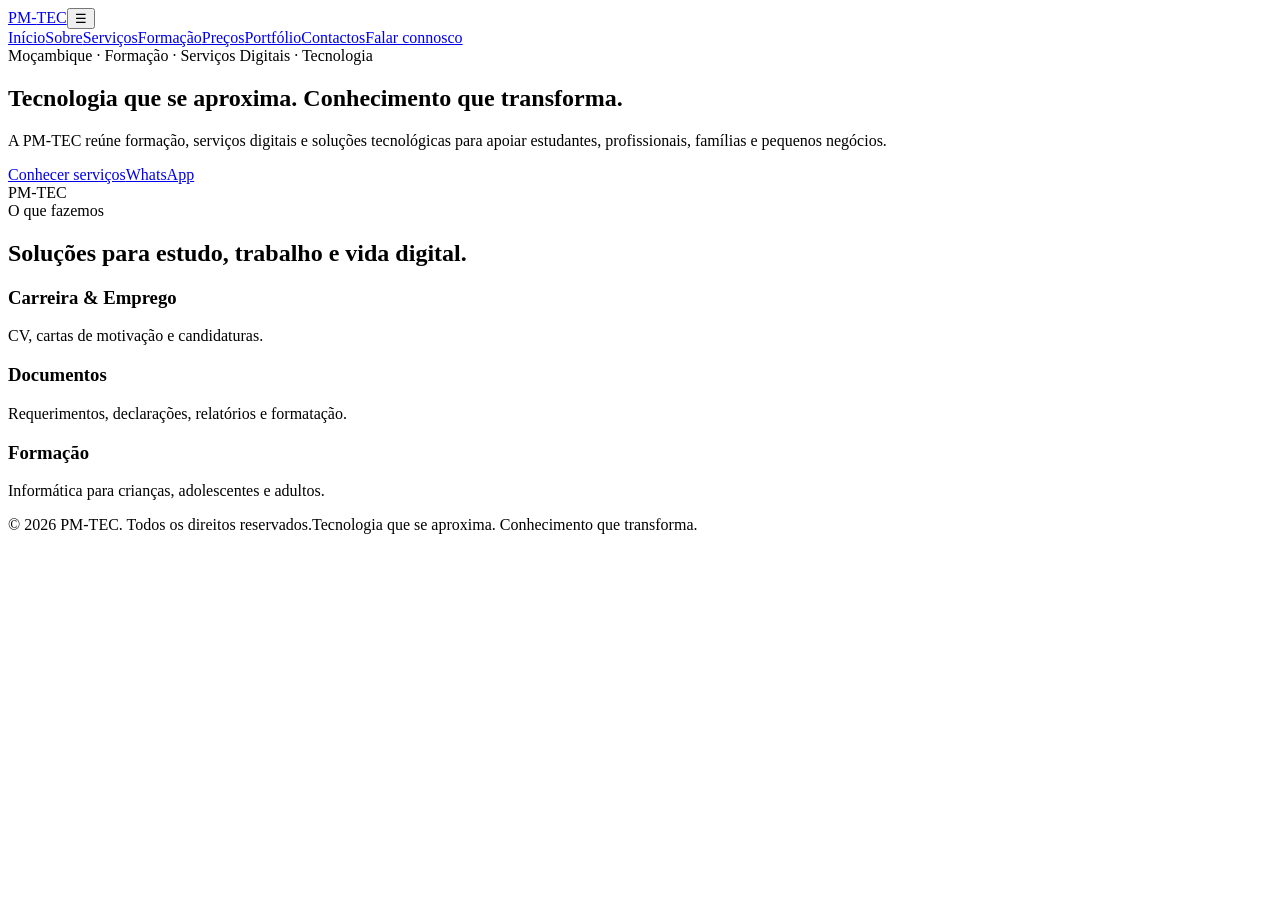
==== index.html @ 17c66ca0 "Add files via upload" ====
<!doctype html><html lang="pt-PT"><head><meta charset="utf-8"><meta name="viewport" content="width=device-width,initial-scale=1"><link rel="icon" href="assets/favicon.svg"><link rel="stylesheet" href="assets/style.css"><title>PM-TEC | Moçambique</title></head><body><header><div class="wrap"><nav><a class="logo" href="index.html">PM-<span>TEC</span></a><button class="menu">☰</button><div class="links"><a class="active" href="index.html">Início</a><a class="" href="sobre.html">Sobre</a><a class="" href="servicos.html">Serviços</a><a class="" href="formacao.html">Formação</a><a class="" href="precos.html">Preços</a><a class="" href="portfolio.html">Portfólio</a><a class="" href="contactos.html">Contactos</a><a class="navbtn" href="contactos.html">Falar connosco</a></div></nav></div></header><main>
<section class="hero"><div class="wrap hero-grid"><div><div class="tag">Moçambique · Formação · Serviços Digitais · Tecnologia</div><h1>Tecnologia que se aproxima. <span>Conhecimento que transforma.</span></h1><p class="lead">A PM-TEC reúne formação, serviços digitais e soluções tecnológicas para apoiar estudantes, profissionais, famílias e pequenos negócios.</p><div class="buttons"><a class="btn primary" href="servicos.html">Conhecer serviços</a><a class="btn whatsapp" href="https://wa.me/258878151816" target="_blank">WhatsApp</a></div></div><div class="visual"><div class="mark">PM-<span>TEC</span></div></div></div></section>
<section><div class="wrap"><div class="section-head"><div class="eyebrow">O que fazemos</div><h2>Soluções para estudo, trabalho e vida digital.</h2></div><div class="grid"><div class="card"><h3>Carreira & Emprego</h3><p>CV, cartas de motivação e candidaturas.</p></div><div class="card"><h3>Documentos</h3><p>Requerimentos, declarações, relatórios e formatação.</p></div><div class="card"><h3>Formação</h3><p>Informática para crianças, adolescentes e adultos.</p></div></div></div></section>
</main><footer class="footer"><div class="wrap footerline"><span>© 2026 PM-TEC. Todos os direitos reservados.</span><span>Tecnologia que se aproxima. Conhecimento que transforma.</span></div></footer><script src="assets/script.js"></script></body></html>
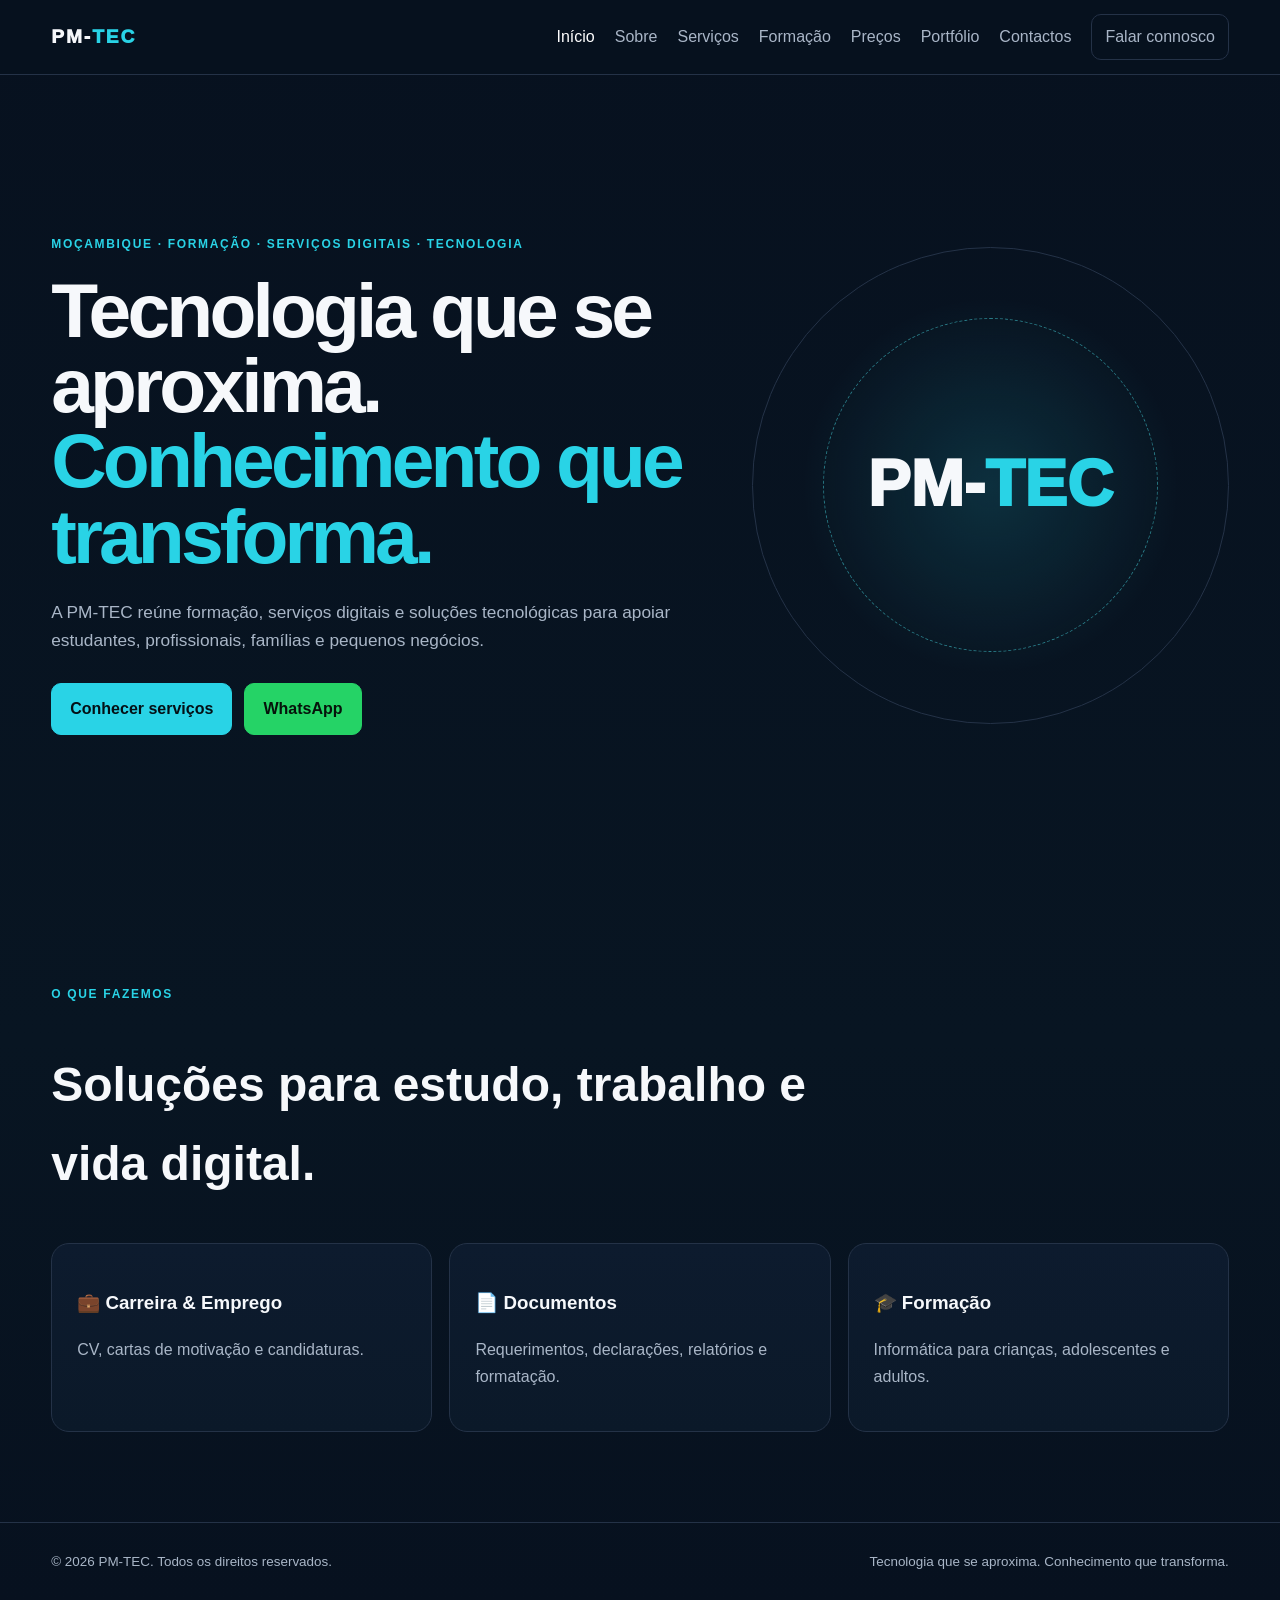
==== commit 3b018110: "Add files via upload" ====
--- a/index.html
+++ b/index.html
@@ -1,4 +1 @@
-<!doctype html><html lang="pt-PT"><head><meta charset="utf-8"><meta name="viewport" content="width=device-width,initial-scale=1"><link rel="icon" href="assets/favicon.svg"><link rel="stylesheet" href="assets/style.css"><title>PM-TEC | Moçambique</title></head><body><header><div class="wrap"><nav><a class="logo" href="index.html">PM-<span>TEC</span></a><button class="menu">☰</button><div class="links"><a class="active" href="index.html">Início</a><a class="" href="sobre.html">Sobre</a><a class="" href="servicos.html">Serviços</a><a class="" href="formacao.html">Formação</a><a class="" href="precos.html">Preços</a><a class="" href="portfolio.html">Portfólio</a><a class="" href="contactos.html">Contactos</a><a class="navbtn" href="contactos.html">Falar connosco</a></div></nav></div></header><main>
-<section class="hero"><div class="wrap hero-grid"><div><div class="tag">Moçambique · Formação · Serviços Digitais · Tecnologia</div><h1>Tecnologia que se aproxima. <span>Conhecimento que transforma.</span></h1><p class="lead">A PM-TEC reúne formação, serviços digitais e soluções tecnológicas para apoiar estudantes, profissionais, famílias e pequenos negócios.</p><div class="buttons"><a class="btn primary" href="servicos.html">Conhecer serviços</a><a class="btn whatsapp" href="https://wa.me/258878151816" target="_blank">WhatsApp</a></div></div><div class="visual"><div class="mark">PM-<span>TEC</span></div></div></div></section>
-<section><div class="wrap"><div class="section-head"><div class="eyebrow">O que fazemos</div><h2>Soluções para estudo, trabalho e vida digital.</h2></div><div class="grid"><div class="card"><h3>Carreira & Emprego</h3><p>CV, cartas de motivação e candidaturas.</p></div><div class="card"><h3>Documentos</h3><p>Requerimentos, declarações, relatórios e formatação.</p></div><div class="card"><h3>Formação</h3><p>Informática para crianças, adolescentes e adultos.</p></div></div></div></section>
-</main><footer class="footer"><div class="wrap footerline"><span>© 2026 PM-TEC. Todos os direitos reservados.</span><span>Tecnologia que se aproxima. Conhecimento que transforma.</span></div></footer><script src="assets/script.js"></script></body></html>+<!doctype html><html lang="pt-PT"><head><meta charset="utf-8"><meta name="viewport" content="width=device-width,initial-scale=1"><link rel="icon" href="favicon.svg"><link rel="stylesheet" href="style.css"><title>PM-TEC | Moçambique</title></head><body><header><div class="wrap"><nav><a class="logo" href="index.html">PM-<span>TEC</span></a><button class="menu">☰</button><div class="links"><a class="active" href="index.html">Início</a><a class="" href="sobre.html">Sobre</a><a class="" href="servicos.html">Serviços</a><a class="" href="formacao.html">Formação</a><a class="" href="precos.html">Preços</a><a class="" href="portfolio.html">Portfólio</a><a class="" href="contactos.html">Contactos</a><a class="navbtn" href="contactos.html">Falar connosco</a></div></nav></div></header><main><section class="hero"><div class="wrap hero-grid"><div><div class="tag">Moçambique · Formação · Serviços Digitais · Tecnologia</div><h1>Tecnologia que se aproxima. <span>Conhecimento que transforma.</span></h1><p class="lead">A PM-TEC reúne formação, serviços digitais e soluções tecnológicas para apoiar estudantes, profissionais, famílias e pequenos negócios.</p><div class="buttons"><a class="btn primary" href="servicos.html">Conhecer serviços</a><a class="btn whatsapp" href="https://wa.me/258878151816" target="_blank">WhatsApp</a></div></div><div class="visual"><div class="mark">PM-<span>TEC</span></div></div></div></section><section><div class="wrap"><div class="section-head"><div class="eyebrow">O que fazemos</div><h2>Soluções para estudo, trabalho e vida digital.</h2></div><div class="grid"><div class="card"><h3>💼 Carreira & Emprego</h3><p>CV, cartas de motivação e candidaturas.</p></div><div class="card"><h3>📄 Documentos</h3><p>Requerimentos, declarações, relatórios e formatação.</p></div><div class="card"><h3>🎓 Formação</h3><p>Informática para crianças, adolescentes e adultos.</p></div></div></div></section></main><footer class="footer"><div class="wrap footerline"><span>© 2026 PM-TEC. Todos os direitos reservados.</span><span>Tecnologia que se aproxima. Conhecimento que transforma.</span></div></footer><script src="script.js"></script></body></html>
--- a/style.css
+++ b/style.css
@@ -0,0 +1 @@
+*{box-sizing:border-box}html{scroll-behavior:smooth}body{margin:0;font-family:Segoe UI,Arial,sans-serif;background:linear-gradient(180deg,#07111f,#081522 65%,#07111f);color:#f6f8fb;line-height:1.65}a{text-decoration:none;color:inherit}.wrap{width:min(1180px,92%);margin:auto}header{position:sticky;top:0;z-index:10;background:rgba(7,17,31,.94);backdrop-filter:blur(14px);border-bottom:1px solid #243247}nav{height:74px;display:flex;align-items:center;justify-content:space-between}.logo{font-weight:950;letter-spacing:.1em;font-size:1.2rem}.logo span,h1 span{color:#29d3e6}.links{display:flex;gap:20px;align-items:center;color:#a9b6c7}.links a:hover,.active{color:#fff}.navbtn{border:1px solid #243247;padding:9px 13px;border-radius:10px}.menu{display:none;background:none;border:1px solid #243247;color:#fff;border-radius:8px;padding:7px 10px;font-size:1.1rem}.hero{min-height:82vh;display:grid;align-items:center}.hero-grid{display:grid;grid-template-columns:1.15fr .85fr;gap:55px;align-items:center;padding:70px 0}.tag,.eyebrow{color:#29d3e6;font-size:.75rem;font-weight:900;letter-spacing:.14em;text-transform:uppercase}h1{font-size:clamp(3rem,6vw,5.3rem);line-height:.98;letter-spacing:-.05em;margin:18px 0 24px}h2{font-size:clamp(2rem,4vw,3rem)}.lead,.muted{color:#a9b6c7;font-size:1.08rem}.buttons{display:flex;gap:12px;flex-wrap:wrap;margin-top:28px}.btn{display:inline-flex;padding:12px 18px;border:1px solid #243247;border-radius:10px;font-weight:800}.primary{background:#29d3e6;color:#041016;border-color:#29d3e6}.whatsapp{background:#25D366;color:#06130b;border-color:#25D366}.visual{aspect-ratio:1;border-radius:50%;border:1px solid #243247;display:grid;place-items:center;background:radial-gradient(circle,rgba(41,211,230,.15),transparent 56%);position:relative}.visual:before{content:"";position:absolute;width:70%;height:70%;border:1px dashed #287a86;border-radius:50%}.mark{font-size:4rem;font-weight:950}.mark span{color:#29d3e6}section{padding:90px 0}.section-head{max-width:760px;margin-bottom:35px}.grid{display:grid;grid-template-columns:repeat(3,1fr);gap:17px}.grid2,.about,.contact-grid{display:grid;grid-template-columns:1fr 1fr;gap:17px}.card,.panel,.price-card,.contact-card{background:linear-gradient(180deg,#0d1b2e,#0b1929);border:1px solid #243247;border-radius:18px;padding:25px}.card p,.contact-card p,.panel li{color:#a9b6c7}.panel li{list-style:none;padding:12px 0;border-bottom:1px solid #243247}.panel b{display:block;color:#fff}.prices{display:grid;grid-template-columns:repeat(3,1fr);gap:17px}.price{font-size:1.8rem;font-weight:900}.table-wrap{overflow:auto;border:1px solid #243247;border-radius:16px}table{width:100%;border-collapse:collapse;min-width:650px;background:#0d1b2e}th,td{padding:14px;border-bottom:1px solid #243247;text-align:left}th{background:#10243a}td{color:#a9b6c7}.banner{background:#10243a;border:1px solid #243247;border-radius:20px;padding:30px;display:flex;justify-content:space-between;gap:20px;align-items:center}.note{padding:15px;border-left:3px solid #29d3e6;background:rgba(41,211,230,.05);color:#a9b6c7}.footer{border-top:1px solid #243247;padding:28px 0;color:#a9b6c7;font-size:.84rem}.footerline{display:flex;justify-content:space-between}@media(max-width:900px){.links{display:none;position:absolute;top:74px;left:0;right:0;background:#07111f;padding:18px 4%;flex-direction:column;align-items:flex-start}.links.open{display:flex}.menu{display:block}.hero-grid,.grid,.grid2,.about,.prices,.contact-grid{grid-template-columns:1fr}.visual{max-width:420px;margin:auto}.banner{display:block}.footerline{display:block}}
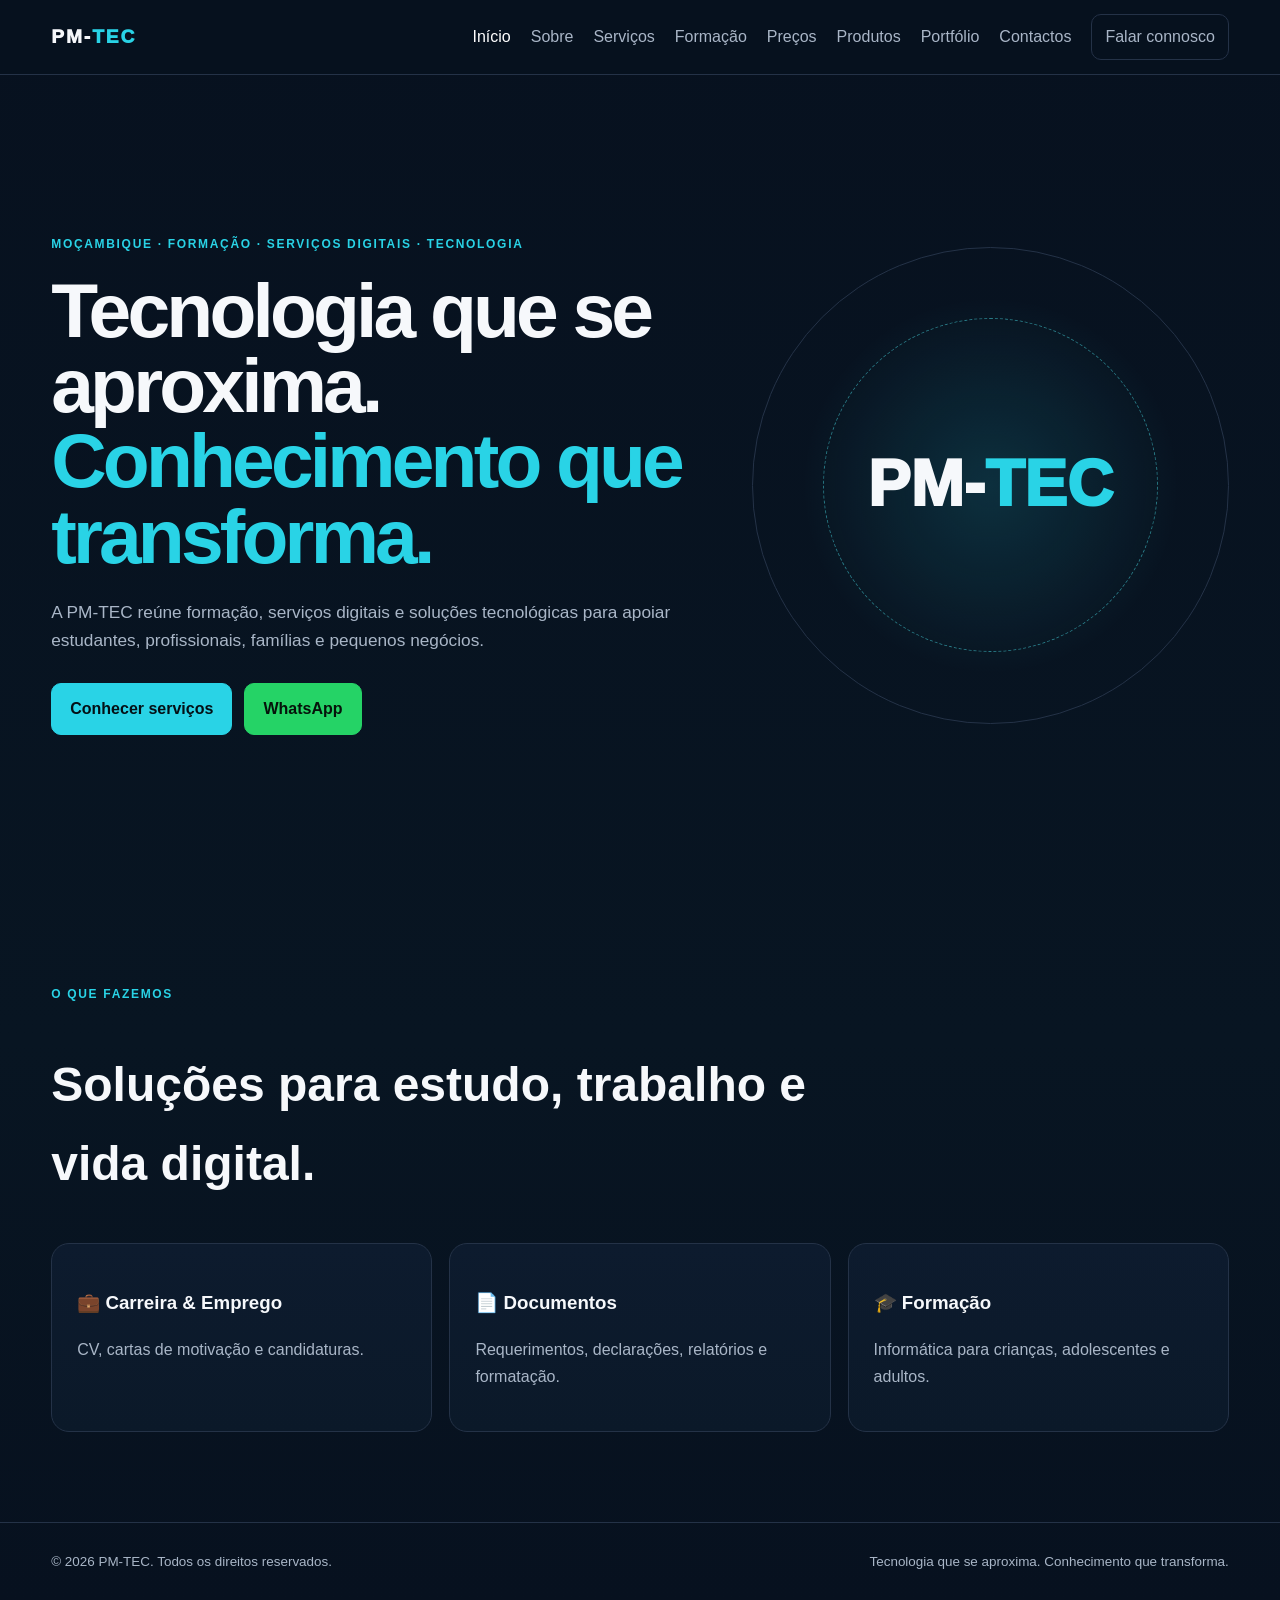
==== commit 3530d783: "Update index.html" ====
--- a/index.html
+++ b/index.html
@@ -1 +1 @@
-<!doctype html><html lang="pt-PT"><head><meta charset="utf-8"><meta name="viewport" content="width=device-width,initial-scale=1"><link rel="icon" href="favicon.svg"><link rel="stylesheet" href="style.css"><title>PM-TEC | Moçambique</title></head><body><header><div class="wrap"><nav><a class="logo" href="index.html">PM-<span>TEC</span></a><button class="menu">☰</button><div class="links"><a class="active" href="index.html">Início</a><a class="" href="sobre.html">Sobre</a><a class="" href="servicos.html">Serviços</a><a class="" href="formacao.html">Formação</a><a class="" href="precos.html">Preços</a><a class="" href="portfolio.html">Portfólio</a><a class="" href="contactos.html">Contactos</a><a class="navbtn" href="contactos.html">Falar connosco</a></div></nav></div></header><main><section class="hero"><div class="wrap hero-grid"><div><div class="tag">Moçambique · Formação · Serviços Digitais · Tecnologia</div><h1>Tecnologia que se aproxima. <span>Conhecimento que transforma.</span></h1><p class="lead">A PM-TEC reúne formação, serviços digitais e soluções tecnológicas para apoiar estudantes, profissionais, famílias e pequenos negócios.</p><div class="buttons"><a class="btn primary" href="servicos.html">Conhecer serviços</a><a class="btn whatsapp" href="https://wa.me/258878151816" target="_blank">WhatsApp</a></div></div><div class="visual"><div class="mark">PM-<span>TEC</span></div></div></div></section><section><div class="wrap"><div class="section-head"><div class="eyebrow">O que fazemos</div><h2>Soluções para estudo, trabalho e vida digital.</h2></div><div class="grid"><div class="card"><h3>💼 Carreira & Emprego</h3><p>CV, cartas de motivação e candidaturas.</p></div><div class="card"><h3>📄 Documentos</h3><p>Requerimentos, declarações, relatórios e formatação.</p></div><div class="card"><h3>🎓 Formação</h3><p>Informática para crianças, adolescentes e adultos.</p></div></div></div></section></main><footer class="footer"><div class="wrap footerline"><span>© 2026 PM-TEC. Todos os direitos reservados.</span><span>Tecnologia que se aproxima. Conhecimento que transforma.</span></div></footer><script src="script.js"></script></body></html>+<!doctype html><html lang="pt-PT"><head><meta charset="utf-8"><meta name="viewport" content="width=device-width,initial-scale=1"><link rel="icon" href="favicon.svg"><link rel="stylesheet" href="style.css"><title>PM-TEC | Moçambique</title></head><body><header><div class="wrap"><nav><a class="logo" href="index.html">PM-<span>TEC</span></a><button class="menu">☰</button><div class="links"><a class="active" href="index.html">Início</a><a class="" href="sobre.html">Sobre</a><a class="" href="servicos.html">Serviços</a><a class="" href="formacao.html">Formação</a><a class="" href="precos.html">Preços</a><a class="" href="produtos.html">Produtos</a><a class="" href="portfolio.html">Portfólio</a><a class="" href="contactos.html">Contactos</a><a class="navbtn" href="contactos.html">Falar connosco</a></div></nav></div></header><main><section class="hero"><div class="wrap hero-grid"><div><div class="tag">Moçambique · Formação · Serviços Digitais · Tecnologia</div><h1>Tecnologia que se aproxima. <span>Conhecimento que transforma.</span></h1><p class="lead">A PM-TEC reúne formação, serviços digitais e soluções tecnológicas para apoiar estudantes, profissionais, famílias e pequenos negócios.</p><div class="buttons"><a class="btn primary" href="servicos.html">Conhecer serviços</a><a class="btn whatsapp" href="https://wa.me/258878151816" target="_blank">WhatsApp</a></div></div><div class="visual"><div class="mark">PM-<span>TEC</span></div></div></div></section><section><div class="wrap"><div class="section-head"><div class="eyebrow">O que fazemos</div><h2>Soluções para estudo, trabalho e vida digital.</h2></div><div class="grid"><div class="card"><h3>💼 Carreira & Emprego</h3><p>CV, cartas de motivação e candidaturas.</p></div><div class="card"><h3>📄 Documentos</h3><p>Requerimentos, declarações, relatórios e formatação.</p></div><div class="card"><h3>🎓 Formação</h3><p>Informática para crianças, adolescentes e adultos.</p></div></div></div></section></main><footer class="footer"><div class="wrap footerline"><span>© 2026 PM-TEC. Todos os direitos reservados.</span><span>Tecnologia que se aproxima. Conhecimento que transforma.</span></div></footer><script src="script.js"></script></body></html>
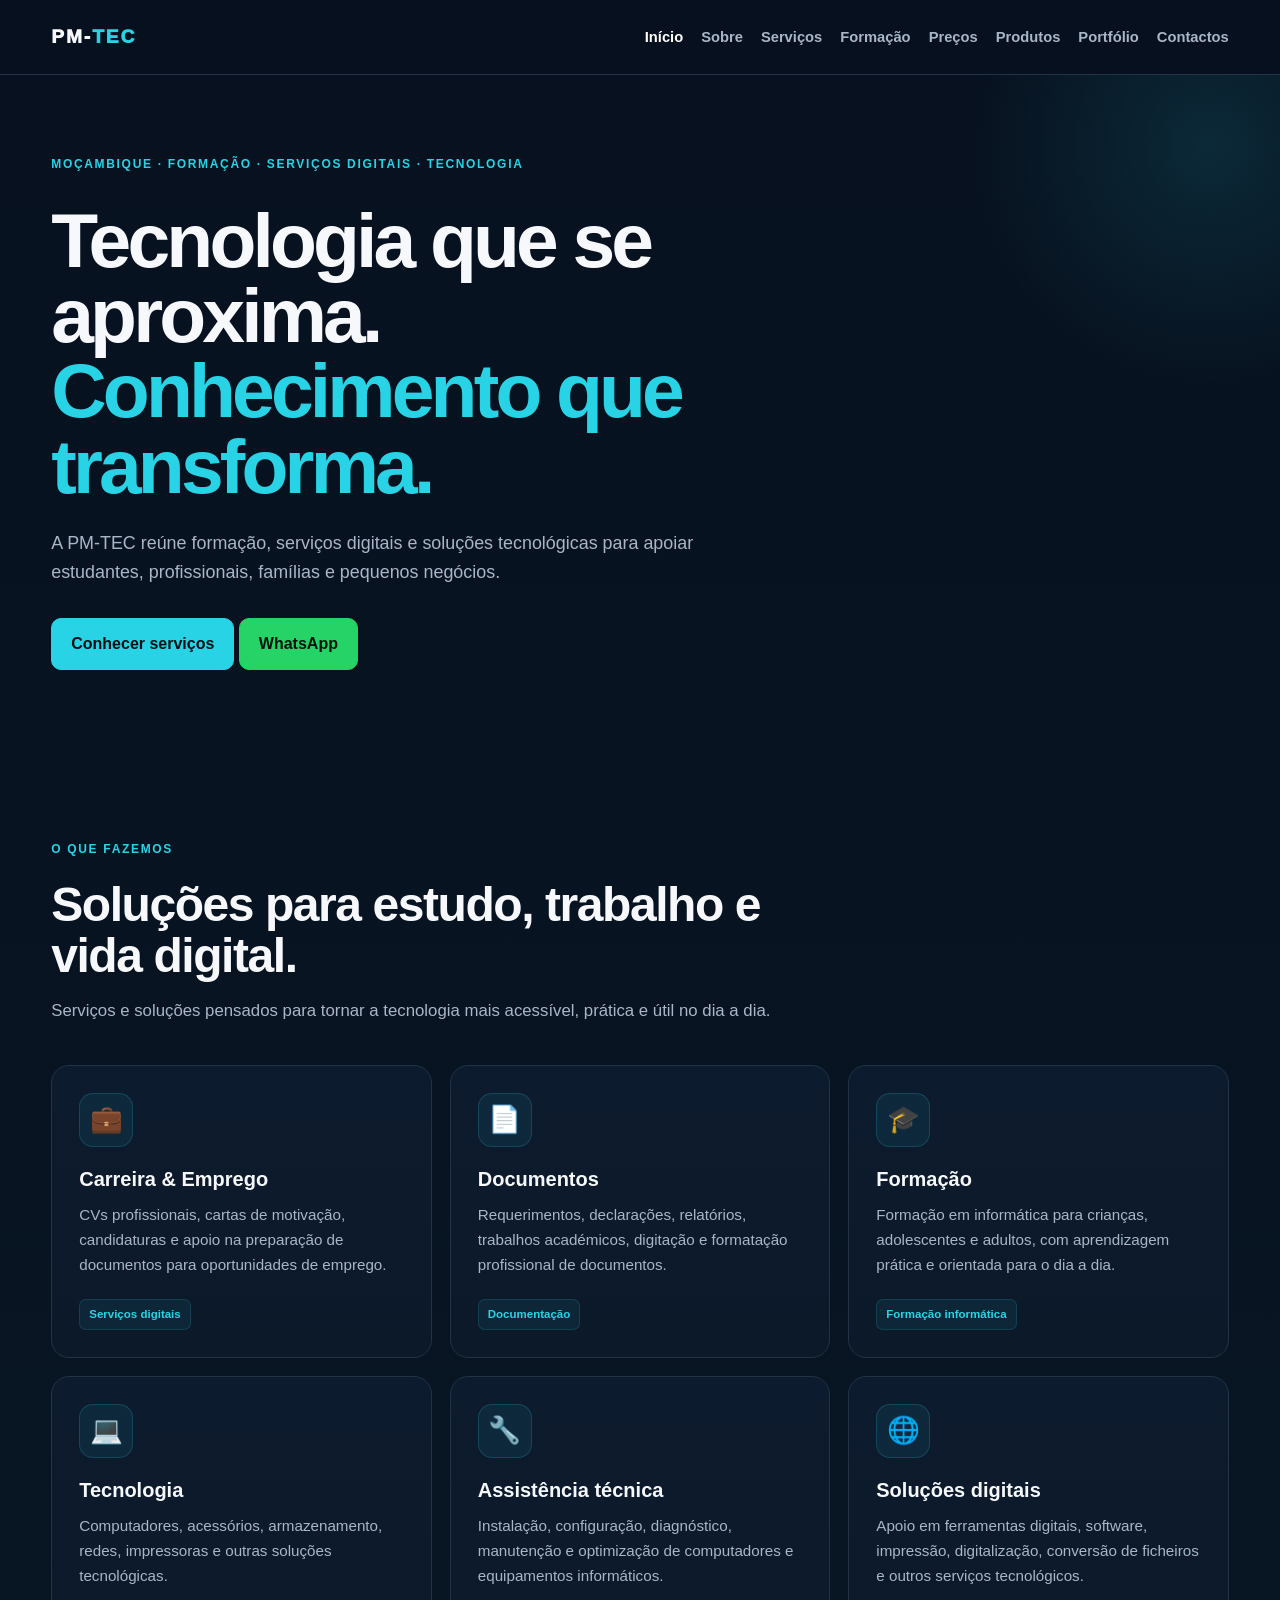
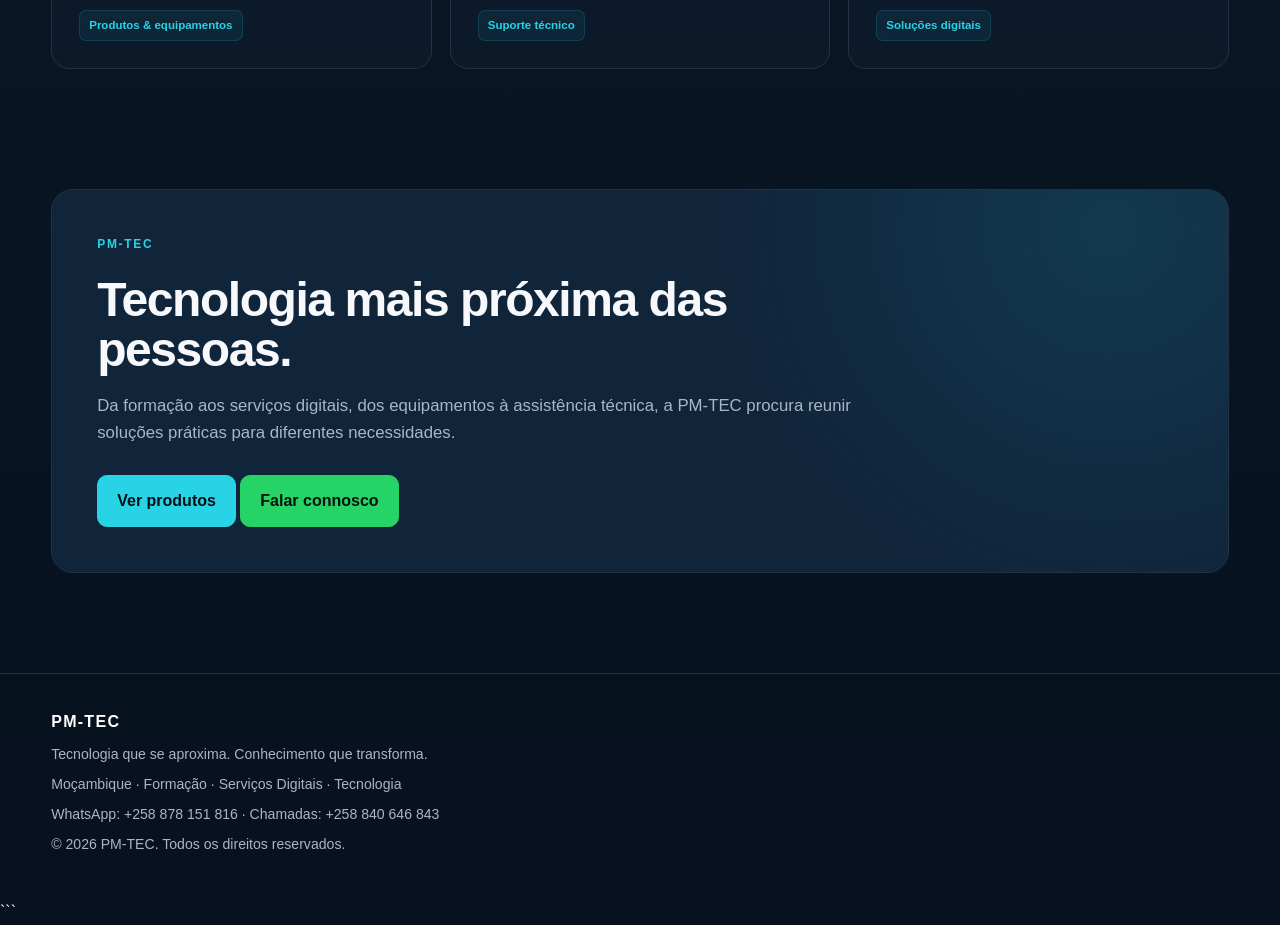
==== commit b5b853a5: "Update index.html" ====
--- a/index.html
+++ b/index.html
@@ -1 +1,380 @@
-<!doctype html><html lang="pt-PT"><head><meta charset="utf-8"><meta name="viewport" content="width=device-width,initial-scale=1"><link rel="icon" href="favicon.svg"><link rel="stylesheet" href="style.css"><title>PM-TEC | Moçambique</title></head><body><header><div class="wrap"><nav><a class="logo" href="index.html">PM-<span>TEC</span></a><button class="menu">☰</button><div class="links"><a class="active" href="index.html">Início</a><a class="" href="sobre.html">Sobre</a><a class="" href="servicos.html">Serviços</a><a class="" href="formacao.html">Formação</a><a class="" href="precos.html">Preços</a><a class="" href="produtos.html">Produtos</a><a class="" href="portfolio.html">Portfólio</a><a class="" href="contactos.html">Contactos</a><a class="navbtn" href="contactos.html">Falar connosco</a></div></nav></div></header><main><section class="hero"><div class="wrap hero-grid"><div><div class="tag">Moçambique · Formação · Serviços Digitais · Tecnologia</div><h1>Tecnologia que se aproxima. <span>Conhecimento que transforma.</span></h1><p class="lead">A PM-TEC reúne formação, serviços digitais e soluções tecnológicas para apoiar estudantes, profissionais, famílias e pequenos negócios.</p><div class="buttons"><a class="btn primary" href="servicos.html">Conhecer serviços</a><a class="btn whatsapp" href="https://wa.me/258878151816" target="_blank">WhatsApp</a></div></div><div class="visual"><div class="mark">PM-<span>TEC</span></div></div></div></section><section><div class="wrap"><div class="section-head"><div class="eyebrow">O que fazemos</div><h2>Soluções para estudo, trabalho e vida digital.</h2></div><div class="grid"><div class="card"><h3>💼 Carreira & Emprego</h3><p>CV, cartas de motivação e candidaturas.</p></div><div class="card"><h3>📄 Documentos</h3><p>Requerimentos, declarações, relatórios e formatação.</p></div><div class="card"><h3>🎓 Formação</h3><p>Informática para crianças, adolescentes e adultos.</p></div></div></div></section></main><footer class="footer"><div class="wrap footerline"><span>© 2026 PM-TEC. Todos os direitos reservados.</span><span>Tecnologia que se aproxima. Conhecimento que transforma.</span></div></footer><script src="script.js"></script></body></html>
+<!```html
+<!DOCTYPE html>
+<html lang="pt-PT">
+
+<head>
+  <meta charset="UTF-8">
+  <meta name="viewport" content="width=device-width, initial-scale=1.0">
+
+  <link rel="icon" href="favicon.svg">
+  <link rel="stylesheet" href="style.css">
+
+  <title>PM-TEC | Tecnologia & Serviços Digitais</title>
+
+  <meta
+    name="description"
+    content="PM-TEC | Tecnologia, formação, serviços digitais, equipamentos informáticos e soluções tecnológicas em Moçambique."
+  >
+</head>
+
+<body>
+
+  <!-- =========================
+       CABEÇALHO / NAVEGAÇÃO
+  ========================== -->
+
+  <header>
+
+    <div class="container nav">
+
+      <a href="index.html" class="logo">
+        PM-<span>TEC</span>
+      </a>
+
+      <nav>
+
+        <a href="index.html" class="active">Início</a>
+
+        <a href="sobre.html">Sobre</a>
+
+        <a href="servicos.html">Serviços</a>
+
+        <a href="formacao.html">Formação</a>
+
+        <a href="precos.html">Preços</a>
+
+        <a href="produtos.html">Produtos</a>
+
+        <a href="portfolio.html">Portfólio</a>
+
+        <a href="contactos.html">Contactos</a>
+
+      </nav>
+
+    </div>
+
+  </header>
+
+
+  <!-- =========================
+       CONTEÚDO PRINCIPAL
+  ========================== -->
+
+  <main>
+
+
+    <!-- HERO -->
+
+    <section class="hero">
+
+      <div class="container">
+
+        <span class="eyebrow">
+          Moçambique · Formação · Serviços Digitais · Tecnologia
+        </span>
+
+        <h1>
+          Tecnologia que se aproxima.
+          <span>Conhecimento que transforma.</span>
+        </h1>
+
+        <p>
+          A PM-TEC reúne formação, serviços digitais e soluções
+          tecnológicas para apoiar estudantes, profissionais,
+          famílias e pequenos negócios.
+        </p>
+
+        <div>
+
+          <a
+            href="servicos.html"
+            class="btn primary"
+          >
+            Conhecer serviços
+          </a>
+
+          <a
+            href="https://wa.me/258878151816"
+            class="btn whatsapp"
+            target="_blank"
+            rel="noopener noreferrer"
+          >
+            WhatsApp
+          </a>
+
+        </div>
+
+      </div>
+
+    </section>
+
+
+    <!-- O QUE FAZEMOS -->
+
+    <section class="section">
+
+      <div class="container">
+
+        <div class="section-title">
+
+          <span class="eyebrow">
+            O que fazemos
+          </span>
+
+          <h2>
+            Soluções para estudo, trabalho e vida digital.
+          </h2>
+
+          <p>
+            Serviços e soluções pensados para tornar a tecnologia
+            mais acessível, prática e útil no dia a dia.
+          </p>
+
+        </div>
+
+
+        <div class="cards">
+
+
+          <!-- CARREIRA -->
+
+          <article class="card">
+
+            <div class="icon">
+              💼
+            </div>
+
+            <h3>
+              Carreira & Emprego
+            </h3>
+
+            <p>
+              CVs profissionais, cartas de motivação,
+              candidaturas e apoio na preparação de documentos
+              para oportunidades de emprego.
+            </p>
+
+            <span class="tag">
+              Serviços digitais
+            </span>
+
+          </article>
+
+
+          <!-- DOCUMENTOS -->
+
+          <article class="card">
+
+            <div class="icon">
+              📄
+            </div>
+
+            <h3>
+              Documentos
+            </h3>
+
+            <p>
+              Requerimentos, declarações, relatórios,
+              trabalhos académicos, digitação e formatação
+              profissional de documentos.
+            </p>
+
+            <span class="tag">
+              Documentação
+            </span>
+
+          </article>
+
+
+          <!-- FORMAÇÃO -->
+
+          <article class="card">
+
+            <div class="icon">
+              🎓
+            </div>
+
+            <h3>
+              Formação
+            </h3>
+
+            <p>
+              Formação em informática para crianças,
+              adolescentes e adultos, com aprendizagem
+              prática e orientada para o dia a dia.
+            </p>
+
+            <span class="tag">
+              Formação informática
+            </span>
+
+          </article>
+
+
+          <!-- TECNOLOGIA -->
+
+          <article class="card">
+
+            <div class="icon">
+              💻
+            </div>
+
+            <h3>
+              Tecnologia
+            </h3>
+
+            <p>
+              Computadores, acessórios, armazenamento,
+              redes, impressoras e outras soluções
+              tecnológicas.
+            </p>
+
+            <span class="tag">
+              Produtos & equipamentos
+            </span>
+
+          </article>
+
+
+          <!-- ASSISTÊNCIA -->
+
+          <article class="card">
+
+            <div class="icon">
+              🔧
+            </div>
+
+            <h3>
+              Assistência técnica
+            </h3>
+
+            <p>
+              Instalação, configuração, diagnóstico,
+              manutenção e optimização de computadores
+              e equipamentos informáticos.
+            </p>
+
+            <span class="tag">
+              Suporte técnico
+            </span>
+
+          </article>
+
+
+          <!-- SOLUÇÕES DIGITAIS -->
+
+          <article class="card">
+
+            <div class="icon">
+              🌐
+            </div>
+
+            <h3>
+              Soluções digitais
+            </h3>
+
+            <p>
+              Apoio em ferramentas digitais, software,
+              impressão, digitalização, conversão de ficheiros
+              e outros serviços tecnológicos.
+            </p>
+
+            <span class="tag">
+              Soluções digitais
+            </span>
+
+          </article>
+
+
+        </div>
+
+      </div>
+
+    </section>
+
+
+    <!-- DESTAQUE -->
+
+    <section class="highlight">
+
+      <div class="container">
+
+        <div class="section-title">
+
+          <span class="eyebrow">
+            PM-TEC
+          </span>
+
+          <h2>
+            Tecnologia mais próxima das pessoas.
+          </h2>
+
+          <p>
+            Da formação aos serviços digitais, dos equipamentos
+            à assistência técnica, a PM-TEC procura reunir
+            soluções práticas para diferentes necessidades.
+          </p>
+
+          <a
+            href="produtos.html"
+            class="btn primary"
+          >
+            Ver produtos
+          </a>
+
+          <a
+            href="contactos.html"
+            class="btn whatsapp"
+          >
+            Falar connosco
+          </a>
+
+        </div>
+
+      </div>
+
+    </section>
+
+
+  </main>
+
+
+  <!-- =========================
+       RODAPÉ
+  ========================== -->
+
+  <footer>
+
+    <div class="container">
+
+      <strong>
+        PM-TEC
+      </strong>
+
+      <p>
+        Tecnologia que se aproxima. Conhecimento que transforma.
+      </p>
+
+      <p>
+        Moçambique · Formação · Serviços Digitais · Tecnologia
+      </p>
+
+      <p>
+        WhatsApp: +258 878 151 816 · Chamadas: +258 840 646 843
+      </p>
+
+      <p>
+        © 2026 PM-TEC. Todos os direitos reservados.
+      </p>
+
+    </div>
+
+  </footer>
+
+
+  <script src="script.js"></script>
+
+</body>
+
+</html>
+```
--- a/style.css
+++ b/style.css
@@ -1 +1,428 @@
-*{box-sizing:border-box}html{scroll-behavior:smooth}body{margin:0;font-family:Segoe UI,Arial,sans-serif;background:linear-gradient(180deg,#07111f,#081522 65%,#07111f);color:#f6f8fb;line-height:1.65}a{text-decoration:none;color:inherit}.wrap{width:min(1180px,92%);margin:auto}header{position:sticky;top:0;z-index:10;background:rgba(7,17,31,.94);backdrop-filter:blur(14px);border-bottom:1px solid #243247}nav{height:74px;display:flex;align-items:center;justify-content:space-between}.logo{font-weight:950;letter-spacing:.1em;font-size:1.2rem}.logo span,h1 span{color:#29d3e6}.links{display:flex;gap:20px;align-items:center;color:#a9b6c7}.links a:hover,.active{color:#fff}.navbtn{border:1px solid #243247;padding:9px 13px;border-radius:10px}.menu{display:none;background:none;border:1px solid #243247;color:#fff;border-radius:8px;padding:7px 10px;font-size:1.1rem}.hero{min-height:82vh;display:grid;align-items:center}.hero-grid{display:grid;grid-template-columns:1.15fr .85fr;gap:55px;align-items:center;padding:70px 0}.tag,.eyebrow{color:#29d3e6;font-size:.75rem;font-weight:900;letter-spacing:.14em;text-transform:uppercase}h1{font-size:clamp(3rem,6vw,5.3rem);line-height:.98;letter-spacing:-.05em;margin:18px 0 24px}h2{font-size:clamp(2rem,4vw,3rem)}.lead,.muted{color:#a9b6c7;font-size:1.08rem}.buttons{display:flex;gap:12px;flex-wrap:wrap;margin-top:28px}.btn{display:inline-flex;padding:12px 18px;border:1px solid #243247;border-radius:10px;font-weight:800}.primary{background:#29d3e6;color:#041016;border-color:#29d3e6}.whatsapp{background:#25D366;color:#06130b;border-color:#25D366}.visual{aspect-ratio:1;border-radius:50%;border:1px solid #243247;display:grid;place-items:center;background:radial-gradient(circle,rgba(41,211,230,.15),transparent 56%);position:relative}.visual:before{content:"";position:absolute;width:70%;height:70%;border:1px dashed #287a86;border-radius:50%}.mark{font-size:4rem;font-weight:950}.mark span{color:#29d3e6}section{padding:90px 0}.section-head{max-width:760px;margin-bottom:35px}.grid{display:grid;grid-template-columns:repeat(3,1fr);gap:17px}.grid2,.about,.contact-grid{display:grid;grid-template-columns:1fr 1fr;gap:17px}.card,.panel,.price-card,.contact-card{background:linear-gradient(180deg,#0d1b2e,#0b1929);border:1px solid #243247;border-radius:18px;padding:25px}.card p,.contact-card p,.panel li{color:#a9b6c7}.panel li{list-style:none;padding:12px 0;border-bottom:1px solid #243247}.panel b{display:block;color:#fff}.prices{display:grid;grid-template-columns:repeat(3,1fr);gap:17px}.price{font-size:1.8rem;font-weight:900}.table-wrap{overflow:auto;border:1px solid #243247;border-radius:16px}table{width:100%;border-collapse:collapse;min-width:650px;background:#0d1b2e}th,td{padding:14px;border-bottom:1px solid #243247;text-align:left}th{background:#10243a}td{color:#a9b6c7}.banner{background:#10243a;border:1px solid #243247;border-radius:20px;padding:30px;display:flex;justify-content:space-between;gap:20px;align-items:center}.note{padding:15px;border-left:3px solid #29d3e6;background:rgba(41,211,230,.05);color:#a9b6c7}.footer{border-top:1px solid #243247;padding:28px 0;color:#a9b6c7;font-size:.84rem}.footerline{display:flex;justify-content:space-between}@media(max-width:900px){.links{display:none;position:absolute;top:74px;left:0;right:0;background:#07111f;padding:18px 4%;flex-direction:column;align-items:flex-start}.links.open{display:flex}.menu{display:block}.hero-grid,.grid,.grid2,.about,.prices,.contact-grid{grid-template-columns:1fr}.visual{max-width:420px;margin:auto}.banner{display:block}.footerline{display:block}}
+* {
+  box-sizing: border-box;
+}
+
+html {
+  scroll-behavior: smooth;
+}
+
+body {
+  margin: 0;
+  font-family: "Segoe UI", Arial, sans-serif;
+  background: linear-gradient(180deg, #07111f 0%, #081522 65%, #07111f 100%);
+  color: #f6f8fb;
+  line-height: 1.65;
+}
+
+a {
+  text-decoration: none;
+  color: inherit;
+}
+
+.container {
+  width: min(1180px, 92%);
+  margin: 0 auto;
+}
+
+/* =========================
+   HEADER / NAVEGAÇÃO
+========================= */
+
+header {
+  position: sticky;
+  top: 0;
+  z-index: 100;
+  background: rgba(7, 17, 31, 0.96);
+  backdrop-filter: blur(14px);
+  border-bottom: 1px solid #243247;
+}
+
+.nav {
+  min-height: 74px;
+  display: flex;
+  align-items: center;
+  justify-content: space-between;
+  gap: 30px;
+}
+
+.logo {
+  font-weight: 950;
+  letter-spacing: 0.1em;
+  font-size: 1.2rem;
+  white-space: nowrap;
+}
+
+.logo span,
+h1 span {
+  color: #29d3e6;
+}
+
+nav {
+  display: flex;
+  align-items: center;
+  justify-content: flex-end;
+  gap: 18px;
+}
+
+nav a {
+  color: #a9b6c7;
+  font-size: 0.92rem;
+  font-weight: 600;
+  transition: 0.2s ease;
+}
+
+nav a:hover,
+nav a.active {
+  color: #ffffff;
+}
+
+/* =========================
+   HERO
+========================= */
+
+.hero {
+  min-height: 68vh;
+  display: flex;
+  align-items: center;
+  position: relative;
+  overflow: hidden;
+}
+
+.hero::before {
+  content: "";
+  position: absolute;
+  width: 500px;
+  height: 500px;
+  right: -180px;
+  top: -180px;
+  border-radius: 50%;
+  background: radial-gradient(
+    circle,
+    rgba(41, 211, 230, 0.12),
+    transparent 68%
+  );
+  pointer-events: none;
+}
+
+.hero .container {
+  position: relative;
+  z-index: 1;
+  padding: 80px 0;
+}
+
+.eyebrow {
+  display: inline-block;
+  color: #29d3e6;
+  font-size: 0.75rem;
+  font-weight: 900;
+  letter-spacing: 0.14em;
+  text-transform: uppercase;
+  margin-bottom: 10px;
+}
+
+.hero h1 {
+  max-width: 820px;
+  font-size: clamp(2.8rem, 6vw, 5.2rem);
+  line-height: 0.98;
+  letter-spacing: -0.05em;
+  margin: 18px 0 25px;
+}
+
+.hero p {
+  max-width: 720px;
+  color: #a9b6c7;
+  font-size: 1.12rem;
+  margin: 0 0 30px;
+}
+
+/* =========================
+   BOTÕES
+========================= */
+
+.btn {
+  display: inline-flex;
+  align-items: center;
+  justify-content: center;
+  padding: 12px 19px;
+  border: 1px solid #243247;
+  border-radius: 10px;
+  font-weight: 800;
+  transition: 0.2s ease;
+}
+
+.btn:hover {
+  transform: translateY(-2px);
+}
+
+.btn.primary {
+  background: #29d3e6;
+  color: #041016;
+  border-color: #29d3e6;
+}
+
+.btn.whatsapp {
+  background: #25d366;
+  color: #06130b;
+  border-color: #25d366;
+}
+
+/* =========================
+   SECÇÕES
+========================= */
+
+.section {
+  padding: 90px 0;
+}
+
+.section-title {
+  max-width: 760px;
+  margin-bottom: 40px;
+}
+
+.section-title h2 {
+  font-size: clamp(2rem, 4vw, 3rem);
+  line-height: 1.05;
+  margin: 10px 0 16px;
+  letter-spacing: -0.03em;
+}
+
+.section-title p {
+  color: #a9b6c7;
+  font-size: 1.05rem;
+  margin: 0;
+}
+
+/* =========================
+   PRODUTOS
+========================= */
+
+.cards {
+  display: grid;
+  grid-template-columns: repeat(3, minmax(0, 1fr));
+  gap: 18px;
+  align-items: stretch;
+}
+
+.card {
+  min-width: 0;
+  background: linear-gradient(180deg, #0d1b2e, #0b1929);
+  border: 1px solid #243247;
+  border-radius: 18px;
+  padding: 27px;
+  display: flex;
+  flex-direction: column;
+  min-height: 285px;
+  transition:
+    transform 0.2s ease,
+    border-color 0.2s ease,
+    background 0.2s ease;
+}
+
+.card:hover {
+  transform: translateY(-4px);
+  border-color: #287a86;
+  background: linear-gradient(180deg, #102238, #0b1929);
+}
+
+.card .icon {
+  width: 54px;
+  height: 54px;
+  display: grid;
+  place-items: center;
+  border-radius: 14px;
+  background: rgba(41, 211, 230, 0.08);
+  border: 1px solid rgba(41, 211, 230, 0.18);
+  font-size: 1.65rem;
+  margin-bottom: 20px;
+}
+
+.card h3 {
+  margin: 0 0 11px;
+  font-size: 1.25rem;
+  line-height: 1.2;
+}
+
+.card p {
+  margin: 0;
+  color: #a9b6c7;
+  font-size: 0.95rem;
+  flex-grow: 1;
+}
+
+.card .tag {
+  display: inline-flex;
+  align-self: flex-start;
+  margin-top: 22px;
+  padding: 5px 9px;
+  border-radius: 7px;
+  background: rgba(41, 211, 230, 0.07);
+  border: 1px solid rgba(41, 211, 230, 0.15);
+  color: #29d3e6;
+  font-size: 0.72rem;
+  font-weight: 800;
+}
+
+/* =========================
+   DESTAQUE
+========================= */
+
+.highlight {
+  padding-top: 30px;
+  padding-bottom: 100px;
+}
+
+.highlight .container {
+  background:
+    radial-gradient(
+      circle at 90% 10%,
+      rgba(41, 211, 230, 0.12),
+      transparent 35%
+    ),
+    #10243a;
+  border: 1px solid #243247;
+  border-radius: 22px;
+  padding: 45px;
+}
+
+.highlight .section-title {
+  max-width: 800px;
+  margin-bottom: 0;
+}
+
+.highlight .section-title p {
+  margin-bottom: 28px;
+}
+
+/* =========================
+   FOOTER
+========================= */
+
+footer {
+  border-top: 1px solid #243247;
+  padding: 35px 0;
+  color: #a9b6c7;
+  font-size: 0.88rem;
+}
+
+footer strong {
+  color: #ffffff;
+  font-size: 1rem;
+  letter-spacing: 0.08em;
+}
+
+footer p {
+  margin: 7px 0;
+}
+
+/* =========================
+   RESPONSIVO
+========================= */
+
+@media (max-width: 1050px) {
+  nav {
+    gap: 13px;
+  }
+
+  nav a {
+    font-size: 0.84rem;
+  }
+
+  .cards {
+    grid-template-columns: repeat(2, minmax(0, 1fr));
+  }
+}
+
+@media (max-width: 760px) {
+  .nav {
+    min-height: 68px;
+  }
+
+  nav {
+    gap: 8px;
+    flex-wrap: wrap;
+    justify-content: flex-end;
+  }
+
+  nav a {
+    font-size: 0.75rem;
+  }
+
+  .hero {
+    min-height: auto;
+  }
+
+  .hero .container {
+    padding: 65px 0;
+  }
+
+  .hero h1 {
+    font-size: clamp(2.6rem, 12vw, 4rem);
+  }
+
+  .hero p {
+    font-size: 1rem;
+  }
+
+  .section {
+    padding: 65px 0;
+  }
+
+  .cards {
+    grid-template-columns: 1fr;
+    gap: 15px;
+  }
+
+  .card {
+    min-height: auto;
+  }
+
+  .highlight {
+    padding-top: 10px;
+    padding-bottom: 70px;
+  }
+
+  .highlight .container {
+    padding: 30px 24px;
+    border-radius: 18px;
+  }
+}
+
+@media (max-width: 560px) {
+  .container {
+    width: min(92%, 1180px);
+  }
+
+  .nav {
+    align-items: flex-start;
+    flex-direction: column;
+    padding: 17px 0;
+    gap: 13px;
+  }
+
+  nav {
+    width: 100%;
+    justify-content: flex-start;
+    gap: 7px 14px;
+  }
+
+  nav a {
+    font-size: 0.78rem;
+  }
+
+  .hero .container {
+    padding: 55px 0;
+  }
+
+  .hero h1 {
+    margin-top: 12px;
+    margin-bottom: 20px;
+  }
+
+  .section-title {
+    margin-bottom: 30px;
+  }
+
+  .card {
+    padding: 23px;
+  }
+}
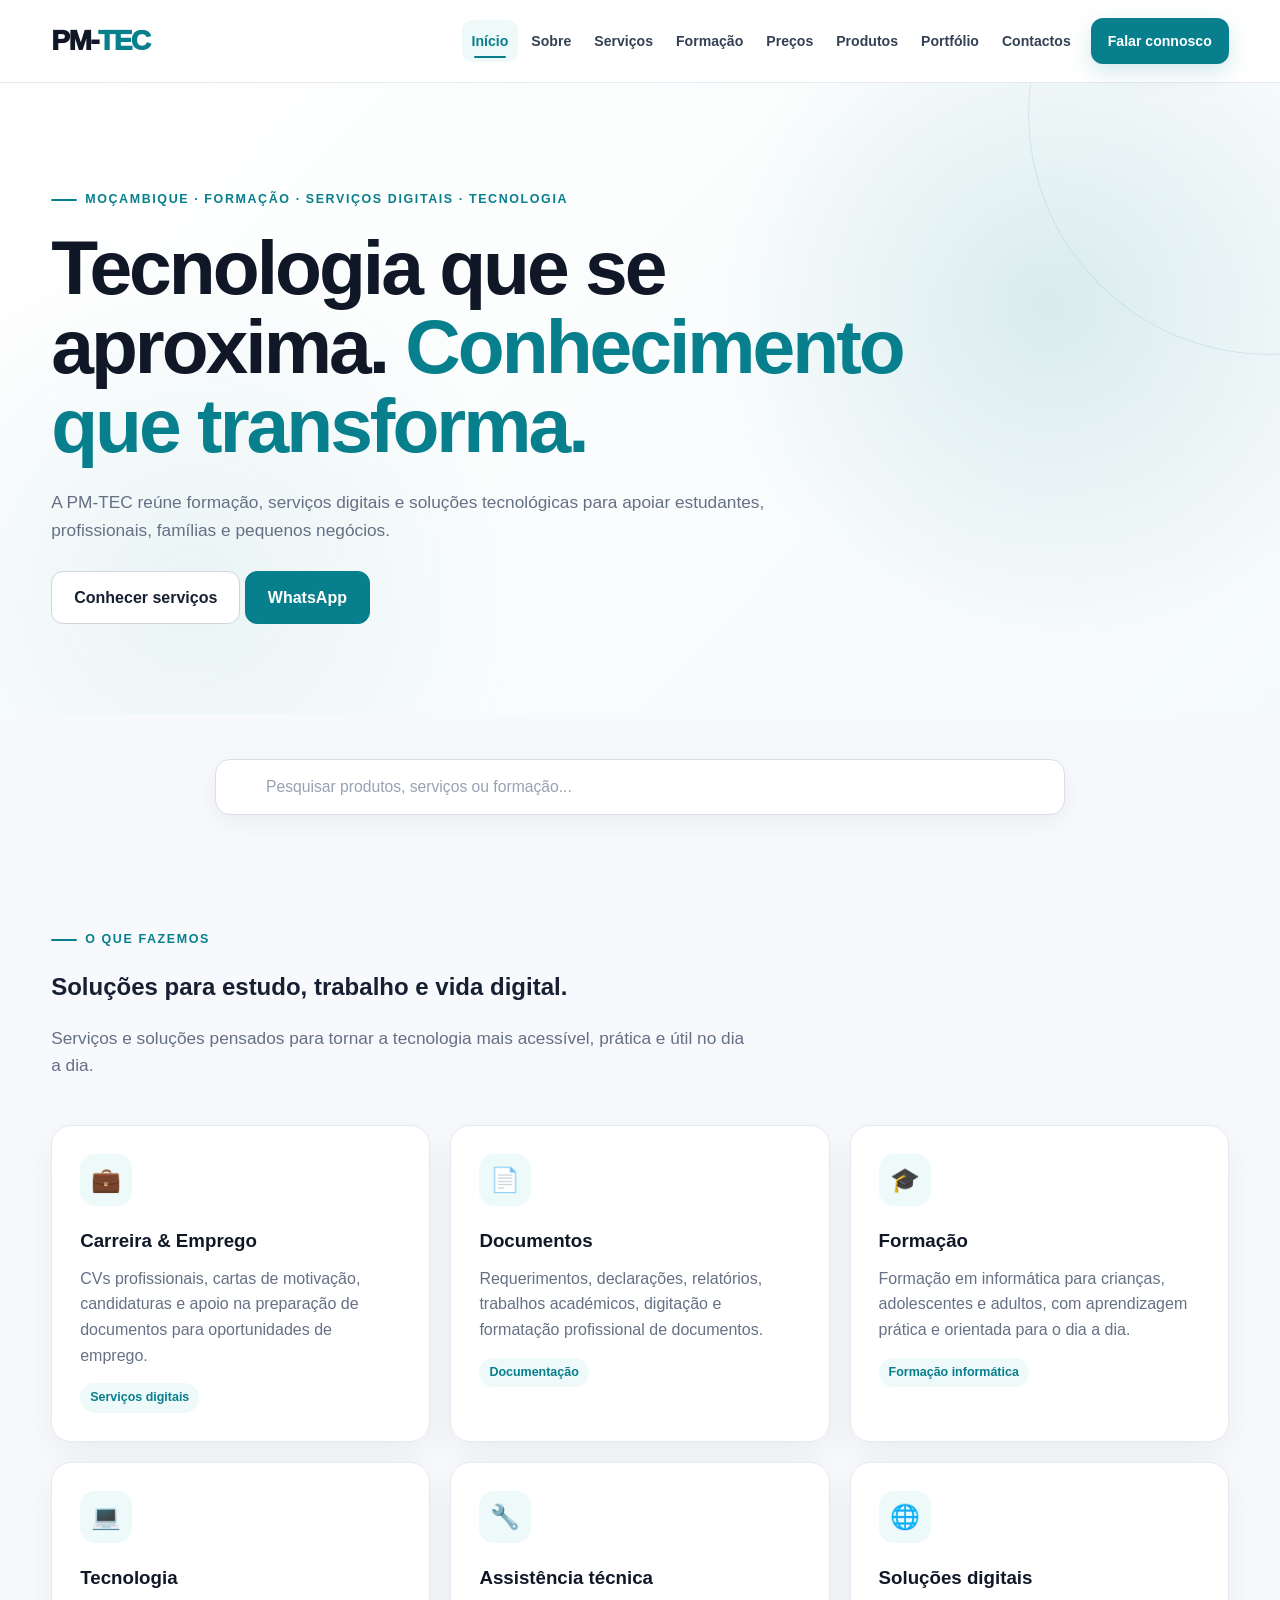
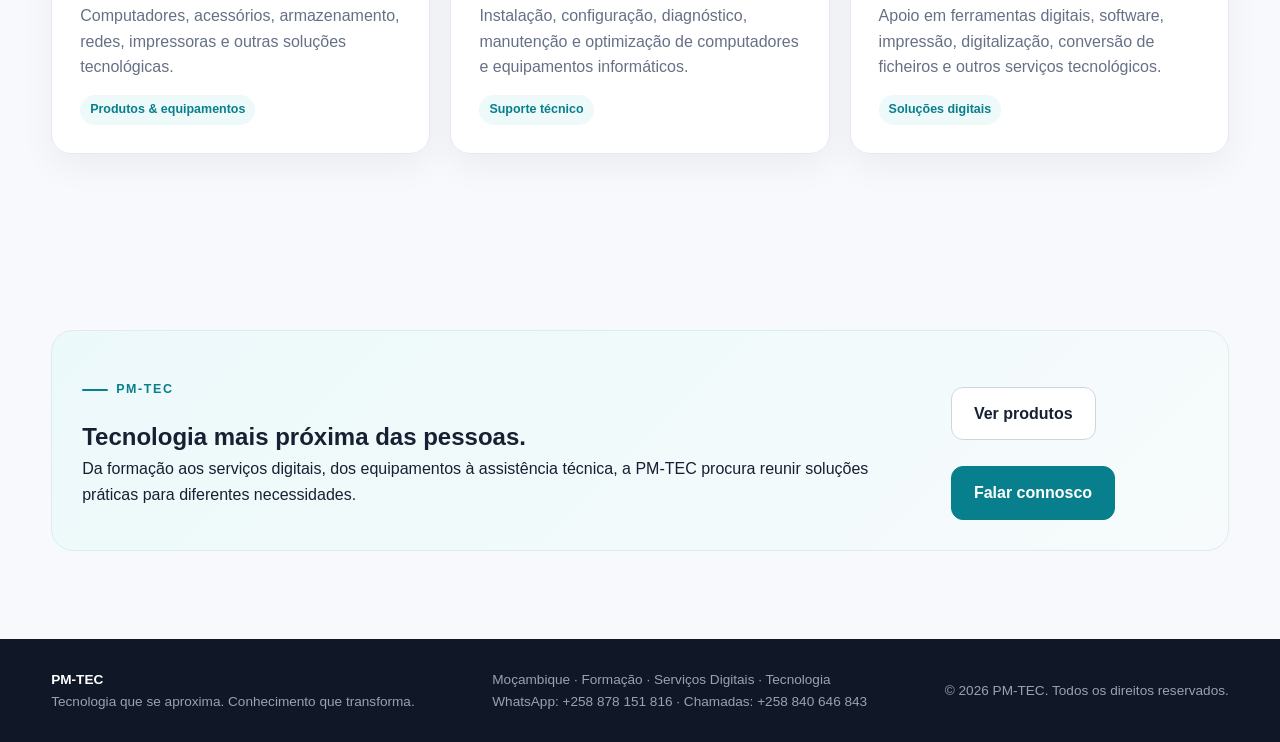
==== commit 78b8f784: "Update index.html" ====
--- a/index.html
+++ b/index.html
@@ -1,4 +1,3 @@
-<!```html
 <!DOCTYPE html>
 <html lang="pt-PT">
 
@@ -19,35 +18,66 @@
 
 <body>
 
-  <!-- =========================
-       CABEÇALHO / NAVEGAÇÃO
-  ========================== -->
+  <!-- =====================================================
+       CABEÇALHO PRINCIPAL
+  ====================================================== -->
 
   <header>
 
-    <div class="container nav">
-
-      <a href="index.html" class="logo">
-        PM-<span>TEC</span>
-      </a>
+    <div class="wrap">
 
       <nav>
 
-        <a href="index.html" class="active">Início</a>
-
-        <a href="sobre.html">Sobre</a>
-
-        <a href="servicos.html">Serviços</a>
-
-        <a href="formacao.html">Formação</a>
-
-        <a href="precos.html">Preços</a>
-
-        <a href="produtos.html">Produtos</a>
-
-        <a href="portfolio.html">Portfólio</a>
-
-        <a href="contactos.html">Contactos</a>
+        <!-- LOGO -->
+        <a href="index.html" class="logo">
+          PM-<span>TEC</span>
+        </a>
+
+        <!-- MENU -->
+        <div class="links">
+
+          <a href="index.html" class="active">
+            Início
+          </a>
+
+          <a href="sobre.html">
+            Sobre
+          </a>
+
+          <a href="servicos.html">
+            Serviços
+          </a>
+
+          <a href="formacao.html">
+            Formação
+          </a>
+
+          <a href="precos.html">
+            Preços
+          </a>
+
+          <a href="produtos.html">
+            Produtos
+          </a>
+
+          <a href="portfolio.html">
+            Portfólio
+          </a>
+
+          <a href="contactos.html">
+            Contactos
+          </a>
+
+          <a href="contactos.html" class="navbtn">
+            Falar connosco
+          </a>
+
+        </div>
+
+        <!-- BOTÃO MOBILE -->
+        <button class="menu" type="button" aria-label="Abrir menu">
+          ☰
+        </button>
 
       </nav>
 
@@ -56,22 +86,24 @@
   </header>
 
 
-  <!-- =========================
-       CONTEÚDO PRINCIPAL
-  ========================== -->
+  <!-- =====================================================
+       CONTEÚDO
+  ====================================================== -->
 
   <main>
 
 
-    <!-- HERO -->
+    <!-- ===================================================
+         HERO
+    ==================================================== -->
 
     <section class="hero">
 
-      <div class="container">
-
-        <span class="eyebrow">
+      <div class="wrap">
+
+        <div class="eyebrow">
           Moçambique · Formação · Serviços Digitais · Tecnologia
-        </span>
+        </div>
 
         <h1>
           Tecnologia que se aproxima.
@@ -88,7 +120,7 @@
 
           <a
             href="servicos.html"
-            class="btn primary"
+            class="btn"
           >
             Conhecer serviços
           </a>
@@ -109,23 +141,49 @@
     </section>
 
 
-    <!-- O QUE FAZEMOS -->
-
-    <section class="section">
-
-      <div class="container">
-
-        <div class="section-title">
-
-          <span class="eyebrow">
+    <!-- ===================================================
+         PESQUISA
+    ==================================================== -->
+
+    <section style="padding-top:45px;padding-bottom:20px;">
+
+      <div class="wrap">
+
+        <div class="search-box">
+
+          <input
+            type="search"
+            id="siteSearch"
+            placeholder="Pesquisar produtos, serviços ou formação..."
+            aria-label="Pesquisar no site"
+          >
+
+        </div>
+
+      </div>
+
+    </section>
+
+
+    <!-- ===================================================
+         O QUE FAZEMOS
+    ==================================================== -->
+
+    <section>
+
+      <div class="wrap">
+
+        <div class="section-head">
+
+          <div class="eyebrow">
             O que fazemos
-          </span>
+          </div>
 
           <h2>
             Soluções para estudo, trabalho e vida digital.
           </h2>
 
-          <p>
+          <p class="lead">
             Serviços e soluções pensados para tornar a tecnologia
             mais acessível, prática e útil no dia a dia.
           </p>
@@ -133,7 +191,7 @@
         </div>
 
 
-        <div class="cards">
+        <div class="grid">
 
 
           <!-- CARREIRA -->
@@ -293,41 +351,51 @@
     </section>
 
 
-    <!-- DESTAQUE -->
-
-    <section class="highlight">
-
-      <div class="container">
-
-        <div class="section-title">
-
-          <span class="eyebrow">
-            PM-TEC
-          </span>
-
-          <h2>
-            Tecnologia mais próxima das pessoas.
-          </h2>
-
-          <p>
-            Da formação aos serviços digitais, dos equipamentos
-            à assistência técnica, a PM-TEC procura reunir
-            soluções práticas para diferentes necessidades.
-          </p>
-
-          <a
-            href="produtos.html"
-            class="btn primary"
-          >
-            Ver produtos
-          </a>
-
-          <a
-            href="contactos.html"
-            class="btn whatsapp"
-          >
-            Falar connosco
-          </a>
+    <!-- ===================================================
+         DESTAQUE PM-TEC
+    ==================================================== -->
+
+    <section>
+
+      <div class="wrap">
+
+        <div class="banner">
+
+          <div>
+
+            <div class="eyebrow">
+              PM-TEC
+            </div>
+
+            <h2>
+              Tecnologia mais próxima das pessoas.
+            </h2>
+
+            <p class="muted">
+              Da formação aos serviços digitais, dos equipamentos
+              à assistência técnica, a PM-TEC procura reunir
+              soluções práticas para diferentes necessidades.
+            </p>
+
+          </div>
+
+          <div>
+
+            <a
+              href="produtos.html"
+              class="btn"
+            >
+              Ver produtos
+            </a>
+
+            <a
+              href="contactos.html"
+              class="btn whatsapp"
+            >
+              Falar connosco
+            </a>
+
+          </div>
 
         </div>
 
@@ -339,42 +407,61 @@
   </main>
 
 
-  <!-- =========================
+  <!-- =====================================================
        RODAPÉ
-  ========================== -->
-
-  <footer>
-
-    <div class="container">
-
-      <strong>
-        PM-TEC
-      </strong>
-
-      <p>
-        Tecnologia que se aproxima. Conhecimento que transforma.
-      </p>
-
-      <p>
-        Moçambique · Formação · Serviços Digitais · Tecnologia
-      </p>
-
-      <p>
-        WhatsApp: +258 878 151 816 · Chamadas: +258 840 646 843
-      </p>
-
-      <p>
-        © 2026 PM-TEC. Todos os direitos reservados.
-      </p>
+  ====================================================== -->
+
+  <footer class="footer">
+
+    <div class="wrap footerline">
+
+      <div>
+
+        <strong>
+          PM-TEC
+        </strong>
+
+        <br>
+
+        <span>
+          Tecnologia que se aproxima. Conhecimento que transforma.
+        </span>
+
+      </div>
+
+      <div>
+
+        <span>
+          Moçambique · Formação · Serviços Digitais · Tecnologia
+        </span>
+
+        <br>
+
+        <span>
+          WhatsApp: +258 878 151 816 · Chamadas: +258 840 646 843
+        </span>
+
+      </div>
+
+      <div>
+
+        <span>
+          © 2026 PM-TEC. Todos os direitos reservados.
+        </span>
+
+      </div>
 
     </div>
 
   </footer>
 
 
+  <!-- =====================================================
+       JAVASCRIPT
+  ====================================================== -->
+
   <script src="script.js"></script>
 
 </body>
 
 </html>
-```
--- a/style.css
+++ b/style.css
@@ -1,5 +1,12 @@
+/* =========================================================
+   PM-TEC — STYLE.CSS DEFINITIVO
+   Tecnologia que se aproxima. Conhecimento que transforma.
+   ========================================================= */
+
 * {
   box-sizing: border-box;
+  margin: 0;
+  padding: 0;
 }
 
 html {
@@ -7,422 +14,844 @@
 }
 
 body {
-  margin: 0;
-  font-family: "Segoe UI", Arial, sans-serif;
-  background: linear-gradient(180deg, #07111f 0%, #081522 65%, #07111f 100%);
-  color: #f6f8fb;
-  line-height: 1.65;
+  font-family: Inter, Arial, Helvetica, sans-serif;
+  background: #f7f9fc;
+  color: #172033;
+  line-height: 1.6;
+  overflow-x: hidden;
 }
 
 a {
+  color: inherit;
   text-decoration: none;
-  color: inherit;
-}
-
-.container {
+}
+
+img {
+  max-width: 100%;
+  height: auto;
+  display: block;
+}
+
+button,
+input {
+  font: inherit;
+}
+
+/* =========================================================
+   ESTRUTURA GLOBAL
+   ========================================================= */
+
+.wrap {
   width: min(1180px, 92%);
   margin: 0 auto;
 }
 
-/* =========================
-   HEADER / NAVEGAÇÃO
-========================= */
+main {
+  min-height: 70vh;
+}
+
+section {
+  padding: 88px 0;
+}
+
+/* =========================================================
+   CABEÇALHO
+   ========================================================= */
 
 header {
   position: sticky;
   top: 0;
-  z-index: 100;
-  background: rgba(7, 17, 31, 0.96);
+  z-index: 1000;
+  background: rgba(255, 255, 255, 0.96);
   backdrop-filter: blur(14px);
-  border-bottom: 1px solid #243247;
-}
-
-.nav {
-  min-height: 74px;
+  -webkit-backdrop-filter: blur(14px);
+  border-bottom: 1px solid #e6eaf0;
+}
+
+nav {
+  min-height: 82px;
+  display: flex;
+  align-items: center;
+  gap: 28px;
+}
+
+/* =========================================================
+   LOGÓTIPO PM-TEC
+   ========================================================= */
+
+.logo {
+  display: inline-flex;
+  align-items: center;
+  font-size: 1.75rem;
+  font-weight: 950;
+  letter-spacing: -1.5px;
+  white-space: nowrap;
+  color: #101828;
+  flex-shrink: 0;
+}
+
+.logo span {
+  color: #087f8c;
+}
+
+/* =========================================================
+   SÍMBOLO TECNOLÓGICO À DIREITA
+   ========================================================= */
+
+.pm-symbol {
+  width: 72px;
+  height: 72px;
+  position: relative;
+  display: grid;
+  place-items: center;
+  flex-shrink: 0;
+  border: 2px solid #087f8c;
+  border-radius: 50%;
+  color: #101828;
+  background: #ffffff;
+  box-shadow:
+    0 0 0 5px rgba(8,127,140,.05),
+    0 0 0 10px rgba(8,127,140,.04);
+}
+
+.pm-symbol::before {
+  content: "";
+  position: absolute;
+  inset: -8px;
+  border: 1px solid rgba(8,127,140,.45);
+  border-radius: 50%;
+}
+
+.pm-symbol::after {
+  content: "";
+  position: absolute;
+  inset: -14px;
+  border: 1px dashed rgba(8,127,140,.22);
+  border-radius: 50%;
+}
+
+.pm-symbol strong {
+  display: block;
+  font-size: 1.25rem;
+  line-height: .9;
+  letter-spacing: -1px;
+  text-align: center;
+}
+
+.pm-symbol span {
+  display: block;
+  margin-top: 3px;
+  color: #087f8c;
+  font-size: .75rem;
+  font-weight: 900;
+  letter-spacing: 1px;
+  text-align: center;
+}
+
+/* =========================================================
+   MENU
+   ========================================================= */
+
+.links {
+  margin-left: auto;
+  display: flex;
+  align-items: center;
+  justify-content: flex-end;
+  gap: 3px;
+}
+
+.links a {
+  position: relative;
+  padding: 10px 10px;
+  border-radius: 10px;
+  color: #344054;
+  font-size: .88rem;
+  font-weight: 750;
+  white-space: nowrap;
+  transition: .25s ease;
+}
+
+.links a:hover {
+  color: #087f8c;
+  background: #eef9fa;
+}
+
+.links a.active {
+  color: #087f8c;
+  background: #eef9fa;
+}
+
+.links a.active::after {
+  content: "";
+  position: absolute;
+  left: 12px;
+  right: 12px;
+  bottom: 4px;
+  height: 2px;
+  border-radius: 20px;
+  background: #087f8c;
+}
+
+/* =========================================================
+   BOTÃO FALAR CONNOSCO
+   ========================================================= */
+
+.links .navbtn {
+  margin-left: 7px;
+  padding: 12px 17px;
+  color: #ffffff;
+  background: #087f8c;
+  border-radius: 12px;
+  box-shadow: 0 8px 22px rgba(8,127,140,.18);
+}
+
+.links .navbtn:hover {
+  color: #ffffff;
+  background: #066d78;
+  transform: translateY(-1px);
+}
+
+/* =========================================================
+   BOTÃO MOBILE
+   ========================================================= */
+
+.menu {
+  display: none;
+  margin-left: auto;
+  border: 0;
+  background: transparent;
+  color: #172033;
+  font-size: 1.8rem;
+  cursor: pointer;
+}
+
+/* =========================================================
+   BARRA DE PESQUISA GLOBAL
+   ========================================================= */
+
+.global-search {
+  padding: 0 0 18px;
+  background: #ffffff;
+}
+
+.search-box {
+  width: 100%;
+  max-width: 850px;
+  margin: 0 auto;
+  position: relative;
+}
+
+.search-box form {
+  position: relative;
+}
+
+.search-box input {
+  width: 100%;
+  height: 56px;
+  padding: 0 62px 0 50px;
+  border: 1px solid #d9dee7;
+  border-radius: 15px;
+  outline: none;
+  background: #ffffff;
+  color: #172033;
+  font-size: .98rem;
+  box-shadow: 0 8px 25px rgba(16,24,40,.055);
+  transition: .25s ease;
+}
+
+.search-box input::placeholder {
+  color: #98a2b3;
+}
+
+.search-box input:focus {
+  border-color: #087f8c;
+  box-shadow: 0 0 0 4px rgba(8,127,140,.09);
+}
+
+.search-icon {
+  position: absolute;
+  left: 18px;
+  top: 50%;
+  transform: translateY(-50%);
+  color: #087f8c;
+  font-size: 1.35rem;
+  pointer-events: none;
+}
+
+.search-button {
+  position: absolute;
+  right: 7px;
+  top: 7px;
+  width: 42px;
+  height: 42px;
+  display: grid;
+  place-items: center;
+  border: 0;
+  border-radius: 11px;
+  background: #087f8c;
+  color: #ffffff;
+  cursor: pointer;
+  font-size: 1.15rem;
+  transition: .25s ease;
+}
+
+.search-button:hover {
+  background: #066d78;
+}
+
+/* =========================================================
+   HERO
+   ========================================================= */
+
+.hero {
+  position: relative;
+  padding: 100px 0 90px;
+  overflow: hidden;
+  background:
+    radial-gradient(
+      circle at 82% 35%,
+      rgba(8,127,140,.13),
+      transparent 30%
+    ),
+    radial-gradient(
+      circle at 15% 80%,
+      rgba(8,127,140,.07),
+      transparent 28%
+    ),
+    linear-gradient(
+      135deg,
+      #ffffff 0%,
+      #f5fafb 100%
+    );
+}
+
+.hero::after {
+  content: "";
+  position: absolute;
+  width: 480px;
+  height: 480px;
+  right: -230px;
+  top: -210px;
+  border: 1px solid rgba(8,127,140,.12);
+  border-radius: 50%;
+  pointer-events: none;
+}
+
+.hero h1,
+.section-head h1,
+.section-title h1 {
+  max-width: 900px;
+  font-size: clamp(2.7rem, 6vw, 5.4rem);
+  line-height: 1.03;
+  letter-spacing: -3px;
+  color: #101828;
+}
+
+.hero h1 span,
+.section-head h1 span,
+.section-title h1 span {
+  color: #087f8c;
+}
+
+.hero p,
+.lead {
+  max-width: 720px;
+  margin-top: 24px;
+  font-size: 1.08rem;
+  color: #667085;
+}
+
+/* =========================================================
+   EYEBROW
+   ========================================================= */
+
+.eyebrow {
+  display: inline-flex;
+  align-items: center;
+  gap: 8px;
+  margin-bottom: 18px;
+  color: #087f8c;
+  font-size: .78rem;
+  font-weight: 850;
+  letter-spacing: 1.6px;
+  text-transform: uppercase;
+}
+
+.eyebrow::before {
+  content: "";
+  width: 26px;
+  height: 2px;
+  background: #087f8c;
+  border-radius: 20px;
+}
+
+/* =========================================================
+   CABEÇALHOS DE SECÇÃO
+   ========================================================= */
+
+.section-head,
+.section-title {
+  margin-bottom: 45px;
+}
+
+.section-head p,
+.section-title p {
+  max-width: 700px;
+  margin-top: 18px;
+  color: #667085;
+}
+
+/* =========================================================
+   BOTÕES
+   ========================================================= */
+
+.btn {
+  display: inline-flex;
+  align-items: center;
+  justify-content: center;
+  gap: 8px;
+  margin-top: 26px;
+  padding: 13px 22px;
+  border: 1px solid #d0d5dd;
+  border-radius: 12px;
+  background: #ffffff;
+  color: #172033;
+  font-weight: 750;
+  transition: .25s ease;
+}
+
+.btn:hover {
+  transform: translateY(-2px);
+  box-shadow: 0 10px 25px rgba(16,24,40,.10);
+}
+
+.btn.whatsapp {
+  background: #087f8c;
+  border-color: #087f8c;
+  color: #ffffff;
+}
+
+.btn.primary {
+  background: #087f8c;
+  border-color: #087f8c;
+  color: #ffffff;
+}
+
+/* =========================================================
+   CARTÕES
+   ========================================================= */
+
+.card,
+.price-card,
+.contact-card,
+.panel {
+  background: rgba(255,255,255,.97);
+  border: 1px solid #e6eaf0;
+  border-radius: 20px;
+  box-shadow: 0 12px 35px rgba(16,24,40,.055);
+  transition: .3s ease;
+}
+
+.card {
+  padding: 28px;
+}
+
+.card:hover,
+.price-card:hover,
+.contact-card:hover {
+  transform: translateY(-5px);
+  border-color: rgba(8,127,140,.25);
+  box-shadow: 0 18px 45px rgba(16,24,40,.09);
+}
+
+.card h3,
+.price-card h3,
+.contact-card h3 {
+  margin-bottom: 10px;
+  color: #101828;
+}
+
+.card p,
+.price-card p,
+.contact-card p {
+  color: #667085;
+}
+
+/* =========================================================
+   GRIDS
+   ========================================================= */
+
+.grid {
+  display: grid;
+  grid-template-columns: repeat(3, 1fr);
+  gap: 20px;
+}
+
+.grid2 {
+  display: grid;
+  grid-template-columns: repeat(2, 1fr);
+  gap: 22px;
+}
+
+.contact-grid {
+  display: grid;
+  grid-template-columns: repeat(2, 1fr);
+  gap: 22px;
+}
+
+.prices {
+  display: grid;
+  grid-template-columns: repeat(3, 1fr);
+  gap: 20px;
+}
+
+/* =========================================================
+   PREÇOS
+   ========================================================= */
+
+.price-card {
+  padding: 30px;
+}
+
+.price {
+  margin-top: 15px;
+  color: #087f8c;
+  font-size: 1.8rem;
+  font-weight: 900;
+}
+
+/* =========================================================
+   ÍCONES
+   ========================================================= */
+
+.icon {
+  width: 52px;
+  height: 52px;
+  display: grid;
+  place-items: center;
+  margin-bottom: 20px;
+  border-radius: 15px;
+  background: #eef9fa;
+  font-size: 1.5rem;
+}
+
+/* =========================================================
+   BANNER
+   ========================================================= */
+
+.banner {
   display: flex;
   align-items: center;
   justify-content: space-between;
   gap: 30px;
-}
-
-.logo {
-  font-weight: 950;
-  letter-spacing: 0.1em;
-  font-size: 1.2rem;
-  white-space: nowrap;
-}
-
-.logo span,
-h1 span {
-  color: #29d3e6;
-}
-
-nav {
+  padding: 30px;
+  border-radius: 22px;
+  background: linear-gradient(135deg,#ecf9fa,#f7fbfc);
+  border: 1px solid #d8eef0;
+}
+
+/* =========================================================
+   TABELAS
+   ========================================================= */
+
+.table-wrap {
+  overflow-x: auto;
+  border: 1px solid #e6eaf0;
+  border-radius: 18px;
+  background: #ffffff;
+}
+
+table {
+  width: 100%;
+  border-collapse: collapse;
+}
+
+th,
+td {
+  padding: 17px 20px;
+  text-align: left;
+  border-bottom: 1px solid #edf0f4;
+}
+
+th {
+  background: #f7f9fc;
+  color: #344054;
+  font-size: .88rem;
+}
+
+td {
+  color: #667085;
+}
+
+td strong {
+  color: #087f8c;
+}
+
+/* =========================================================
+   PRODUTOS
+   ========================================================= */
+
+.product-grid {
+  display: grid;
+  grid-template-columns: repeat(3, 1fr);
+  gap: 24px;
+}
+
+.product-card {
+  overflow: hidden;
+  background: #ffffff;
+  border: 1px solid #e6eaf0;
+  border-radius: 22px;
+  box-shadow: 0 12px 35px rgba(16,24,40,.06);
+  transition: .3s ease;
+}
+
+.product-card:hover {
+  transform: translateY(-5px);
+  box-shadow: 0 20px 45px rgba(16,24,40,.10);
+}
+
+.product-card img {
+  width: 100%;
+  height: 260px;
+  object-fit: cover;
+  background: #f2f4f7;
+}
+
+.product-info {
+  padding: 24px;
+}
+
+.product-info h3 {
+  margin-bottom: 10px;
+  color: #101828;
+}
+
+.product-info p {
+  color: #667085;
+}
+
+.product-price {
+  margin-top: 18px;
+  color: #087f8c;
+  font-size: 1.7rem;
+  font-weight: 900;
+}
+
+.tag {
+  display: inline-flex;
+  margin-top: 15px;
+  padding: 5px 10px;
+  border-radius: 20px;
+  background: #eef9fa;
+  color: #087f8c;
+  font-size: .78rem;
+  font-weight: 800;
+}
+
+/* =========================================================
+   CONTACTOS
+   ========================================================= */
+
+.contact-card {
+  padding: 30px;
+}
+
+.buttons {
   display: flex;
+  flex-wrap: wrap;
+  gap: 10px;
+}
+
+/* =========================================================
+   SOBRE
+   ========================================================= */
+
+.about {
+  display: grid;
+  grid-template-columns: 1.2fr .8fr;
+  gap: 45px;
+  align-items: start;
+}
+
+.panel {
+  padding: 30px;
+}
+
+.panel ul {
+  list-style: none;
+}
+
+.panel li {
+  padding: 18px 0;
+  border-bottom: 1px solid #edf0f4;
+  color: #667085;
+}
+
+.panel li:last-child {
+  border-bottom: 0;
+}
+
+.panel b {
+  display: block;
+  margin-bottom: 5px;
+  color: #101828;
+}
+
+/* =========================================================
+   FOOTER
+   ========================================================= */
+
+.footer {
+  padding: 30px 0;
+  background: #101828;
+  color: #98a2b3;
+}
+
+.footerline {
+  display: flex;
+  justify-content: space-between;
   align-items: center;
-  justify-content: flex-end;
-  gap: 18px;
-}
-
-nav a {
-  color: #a9b6c7;
-  font-size: 0.92rem;
-  font-weight: 600;
-  transition: 0.2s ease;
-}
-
-nav a:hover,
-nav a.active {
+  gap: 20px;
+  font-size: .85rem;
+}
+
+.footer strong {
   color: #ffffff;
 }
 
-/* =========================
-   HERO
-========================= */
-
-.hero {
-  min-height: 68vh;
-  display: flex;
-  align-items: center;
-  position: relative;
-  overflow: hidden;
-}
-
-.hero::before {
-  content: "";
-  position: absolute;
-  width: 500px;
-  height: 500px;
-  right: -180px;
-  top: -180px;
-  border-radius: 50%;
-  background: radial-gradient(
-    circle,
-    rgba(41, 211, 230, 0.12),
-    transparent 68%
-  );
-  pointer-events: none;
-}
-
-.hero .container {
-  position: relative;
-  z-index: 1;
-  padding: 80px 0;
-}
-
-.eyebrow {
-  display: inline-block;
-  color: #29d3e6;
-  font-size: 0.75rem;
-  font-weight: 900;
-  letter-spacing: 0.14em;
-  text-transform: uppercase;
-  margin-bottom: 10px;
-}
-
-.hero h1 {
-  max-width: 820px;
-  font-size: clamp(2.8rem, 6vw, 5.2rem);
-  line-height: 0.98;
-  letter-spacing: -0.05em;
-  margin: 18px 0 25px;
-}
-
-.hero p {
-  max-width: 720px;
-  color: #a9b6c7;
-  font-size: 1.12rem;
-  margin: 0 0 30px;
-}
-
-/* =========================
-   BOTÕES
-========================= */
-
-.btn {
-  display: inline-flex;
-  align-items: center;
-  justify-content: center;
-  padding: 12px 19px;
-  border: 1px solid #243247;
-  border-radius: 10px;
-  font-weight: 800;
-  transition: 0.2s ease;
-}
-
-.btn:hover {
-  transform: translateY(-2px);
-}
-
-.btn.primary {
-  background: #29d3e6;
-  color: #041016;
-  border-color: #29d3e6;
-}
-
-.btn.whatsapp {
-  background: #25d366;
-  color: #06130b;
-  border-color: #25d366;
-}
-
-/* =========================
-   SECÇÕES
-========================= */
-
-.section {
-  padding: 90px 0;
-}
-
-.section-title {
-  max-width: 760px;
-  margin-bottom: 40px;
-}
-
-.section-title h2 {
-  font-size: clamp(2rem, 4vw, 3rem);
-  line-height: 1.05;
-  margin: 10px 0 16px;
-  letter-spacing: -0.03em;
-}
-
-.section-title p {
-  color: #a9b6c7;
-  font-size: 1.05rem;
-  margin: 0;
-}
-
-/* =========================
-   PRODUTOS
-========================= */
-
-.cards {
-  display: grid;
-  grid-template-columns: repeat(3, minmax(0, 1fr));
-  gap: 18px;
-  align-items: stretch;
-}
-
-.card {
-  min-width: 0;
-  background: linear-gradient(180deg, #0d1b2e, #0b1929);
-  border: 1px solid #243247;
-  border-radius: 18px;
-  padding: 27px;
-  display: flex;
-  flex-direction: column;
-  min-height: 285px;
-  transition:
-    transform 0.2s ease,
-    border-color 0.2s ease,
-    background 0.2s ease;
-}
-
-.card:hover {
-  transform: translateY(-4px);
-  border-color: #287a86;
-  background: linear-gradient(180deg, #102238, #0b1929);
-}
-
-.card .icon {
-  width: 54px;
-  height: 54px;
-  display: grid;
-  place-items: center;
-  border-radius: 14px;
-  background: rgba(41, 211, 230, 0.08);
-  border: 1px solid rgba(41, 211, 230, 0.18);
-  font-size: 1.65rem;
-  margin-bottom: 20px;
-}
-
-.card h3 {
-  margin: 0 0 11px;
-  font-size: 1.25rem;
-  line-height: 1.2;
-}
-
-.card p {
-  margin: 0;
-  color: #a9b6c7;
-  font-size: 0.95rem;
-  flex-grow: 1;
-}
-
-.card .tag {
-  display: inline-flex;
-  align-self: flex-start;
-  margin-top: 22px;
-  padding: 5px 9px;
-  border-radius: 7px;
-  background: rgba(41, 211, 230, 0.07);
-  border: 1px solid rgba(41, 211, 230, 0.15);
-  color: #29d3e6;
-  font-size: 0.72rem;
-  font-weight: 800;
-}
-
-/* =========================
-   DESTAQUE
-========================= */
-
-.highlight {
-  padding-top: 30px;
-  padding-bottom: 100px;
-}
-
-.highlight .container {
-  background:
-    radial-gradient(
-      circle at 90% 10%,
-      rgba(41, 211, 230, 0.12),
-      transparent 35%
-    ),
-    #10243a;
-  border: 1px solid #243247;
-  border-radius: 22px;
-  padding: 45px;
-}
-
-.highlight .section-title {
-  max-width: 800px;
-  margin-bottom: 0;
-}
-
-.highlight .section-title p {
-  margin-bottom: 28px;
-}
-
-/* =========================
-   FOOTER
-========================= */
-
-footer {
-  border-top: 1px solid #243247;
-  padding: 35px 0;
-  color: #a9b6c7;
-  font-size: 0.88rem;
-}
-
-footer strong {
-  color: #ffffff;
-  font-size: 1rem;
-  letter-spacing: 0.08em;
-}
-
-footer p {
-  margin: 7px 0;
-}
-
-/* =========================
-   RESPONSIVO
-========================= */
+/* =========================================================
+   TABLET
+   ========================================================= */
 
 @media (max-width: 1050px) {
+
   nav {
-    gap: 13px;
-  }
-
-  nav a {
-    font-size: 0.84rem;
-  }
-
-  .cards {
-    grid-template-columns: repeat(2, minmax(0, 1fr));
-  }
-}
+    gap: 16px;
+  }
+
+  .links {
+    gap: 1px;
+  }
+
+  .links a {
+    padding: 9px 7px;
+    font-size: .82rem;
+  }
+
+  .links .navbtn {
+    padding: 10px 12px;
+  }
+
+  .pm-symbol {
+    width: 62px;
+    height: 62px;
+  }
+
+  .grid,
+  .product-grid {
+    grid-template-columns: repeat(2, 1fr);
+  }
+
+  .prices {
+    grid-template-columns: 1fr;
+  }
+
+  .about {
+    grid-template-columns: 1fr;
+  }
+}
+
+/* =========================================================
+   MOBILE
+   ========================================================= */
 
 @media (max-width: 760px) {
-  .nav {
-    min-height: 68px;
+
+  section {
+    padding: 65px 0;
   }
 
   nav {
-    gap: 8px;
-    flex-wrap: wrap;
-    justify-content: flex-end;
-  }
-
-  nav a {
-    font-size: 0.75rem;
+    min-height: 70px;
+  }
+
+  .logo {
+    font-size: 1.5rem;
+  }
+
+  .pm-symbol {
+    display: none;
+  }
+
+  .menu {
+    display: block;
+  }
+
+  .links {
+    display: none;
+    position: absolute;
+    left: 4%;
+    right: 4%;
+    top: 72px;
+    padding: 12px;
+    flex-direction: column;
+    align-items: stretch;
+    background: #ffffff;
+    border: 1px solid #e6eaf0;
+    border-radius: 16px;
+    box-shadow: 0 18px 45px rgba(16,24,40,.12);
+  }
+
+  .links.open {
+    display: flex;
+  }
+
+  .links a {
+    width: 100%;
+    padding: 12px 14px;
+    font-size: .9rem;
+  }
+
+  .links .navbtn {
+    margin-left: 0;
+    margin-top: 5px;
+    text-align: center;
+  }
+
+  .global-search {
+    padding-bottom: 14px;
+  }
+
+  .search-box input {
+    height: 52px;
+    font-size: .9rem;
   }
 
   .hero {
-    min-height: auto;
-  }
-
-  .hero .container {
-    padding: 65px 0;
-  }
-
-  .hero h1 {
-    font-size: clamp(2.6rem, 12vw, 4rem);
-  }
-
-  .hero p {
-    font-size: 1rem;
-  }
-
-  .section {
-    padding: 65px 0;
-  }
-
-  .cards {
+    padding: 80px 0;
+  }
+
+  .hero h1,
+  .section-head h1,
+  .section-title h1 {
+    letter-spacing: -2px;
+  }
+
+  .grid,
+  .grid2,
+  .product-grid,
+  .contact-grid {
     grid-template-columns: 1fr;
-    gap: 15px;
-  }
-
-  .card {
-    min-height: auto;
-  }
-
-  .highlight {
-    padding-top: 10px;
-    padding-bottom: 70px;
-  }
-
-  .highlight .container {
-    padding: 30px 24px;
-    border-radius: 18px;
-  }
-}
-
-@media (max-width: 560px) {
-  .container {
-    width: min(92%, 1180px);
-  }
-
-  .nav {
+  }
+
+  .banner {
+    flex-direction: column;
     align-items: flex-start;
+  }
+
+  .footerline {
     flex-direction: column;
-    padding: 17px 0;
-    gap: 13px;
-  }
-
-  nav {
-    width: 100%;
-    justify-content: flex-start;
-    gap: 7px 14px;
-  }
-
-  nav a {
-    font-size: 0.78rem;
-  }
-
-  .hero .container {
-    padding: 55px 0;
-  }
-
-  .hero h1 {
-    margin-top: 12px;
-    margin-bottom: 20px;
-  }
-
-  .section-title {
-    margin-bottom: 30px;
-  }
-
-  .card {
-    padding: 23px;
-  }
-}
+    align-items: flex-start;
+  }
+}
